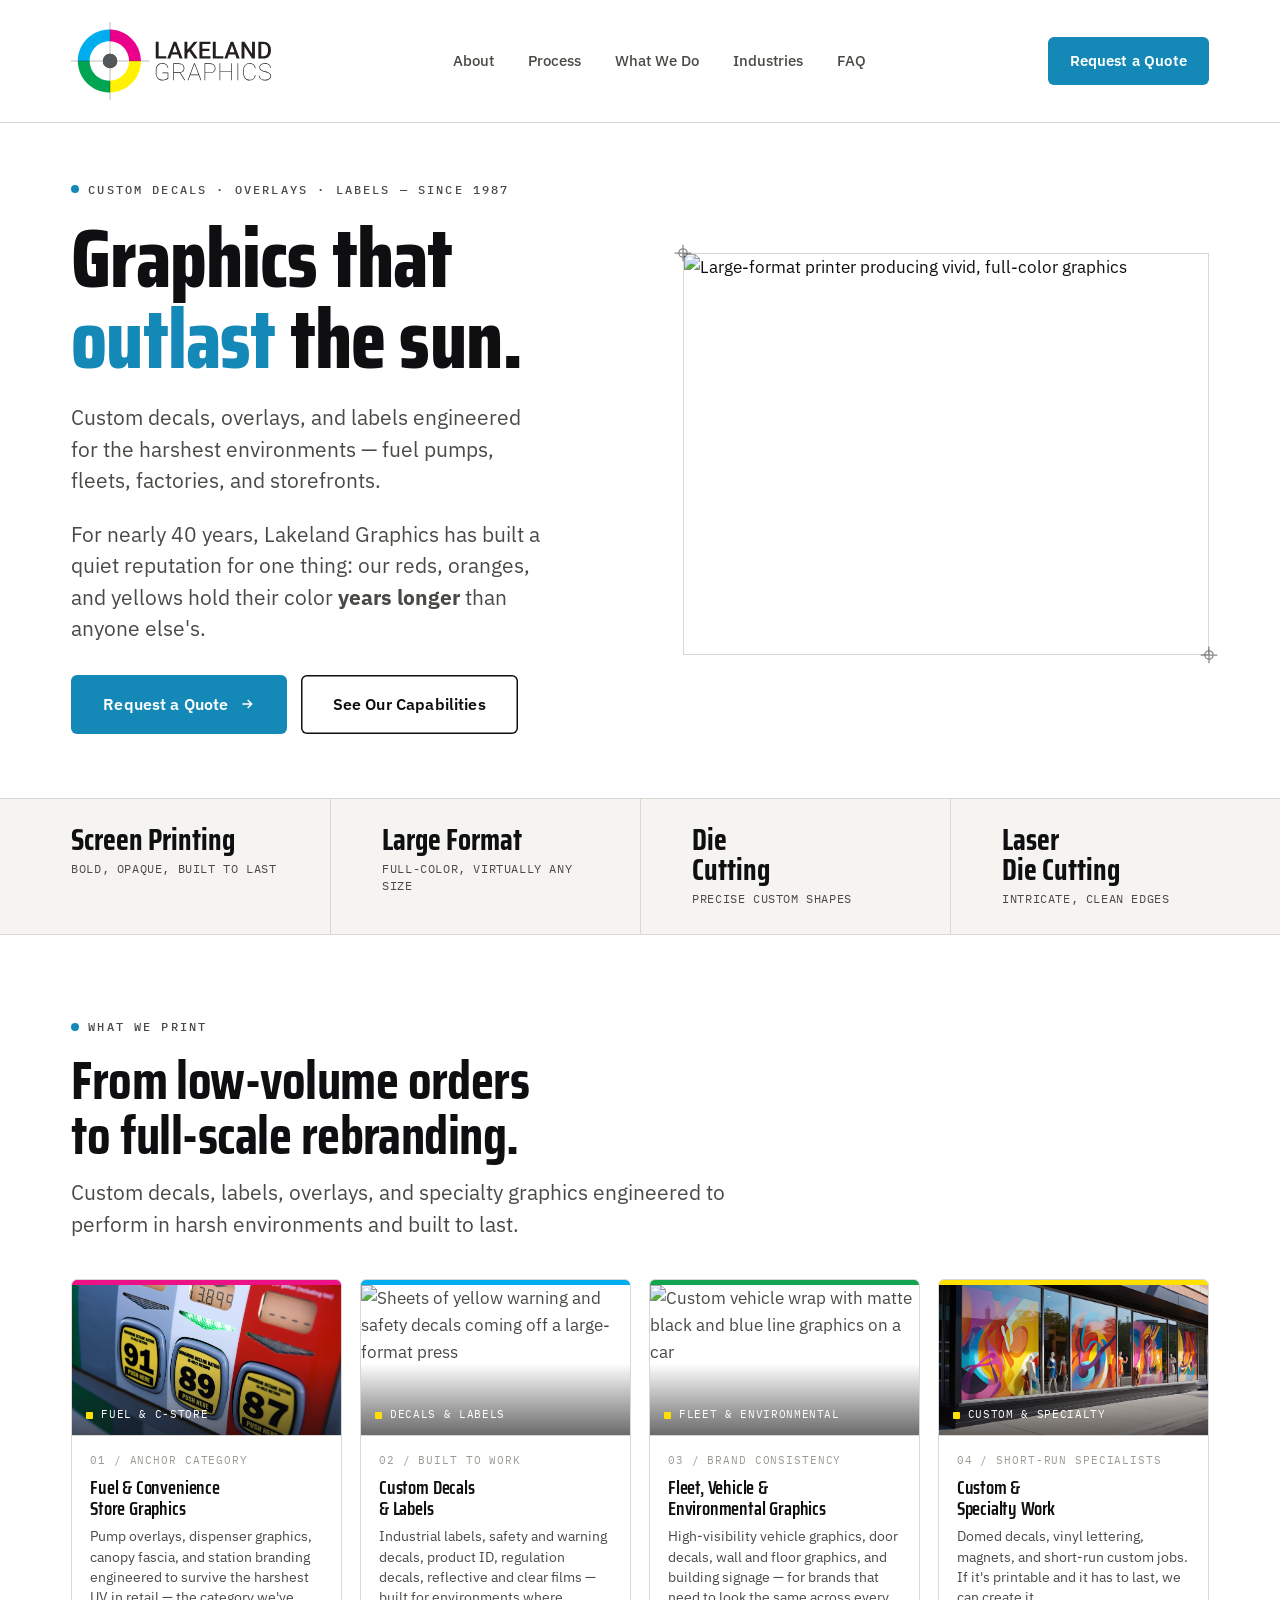
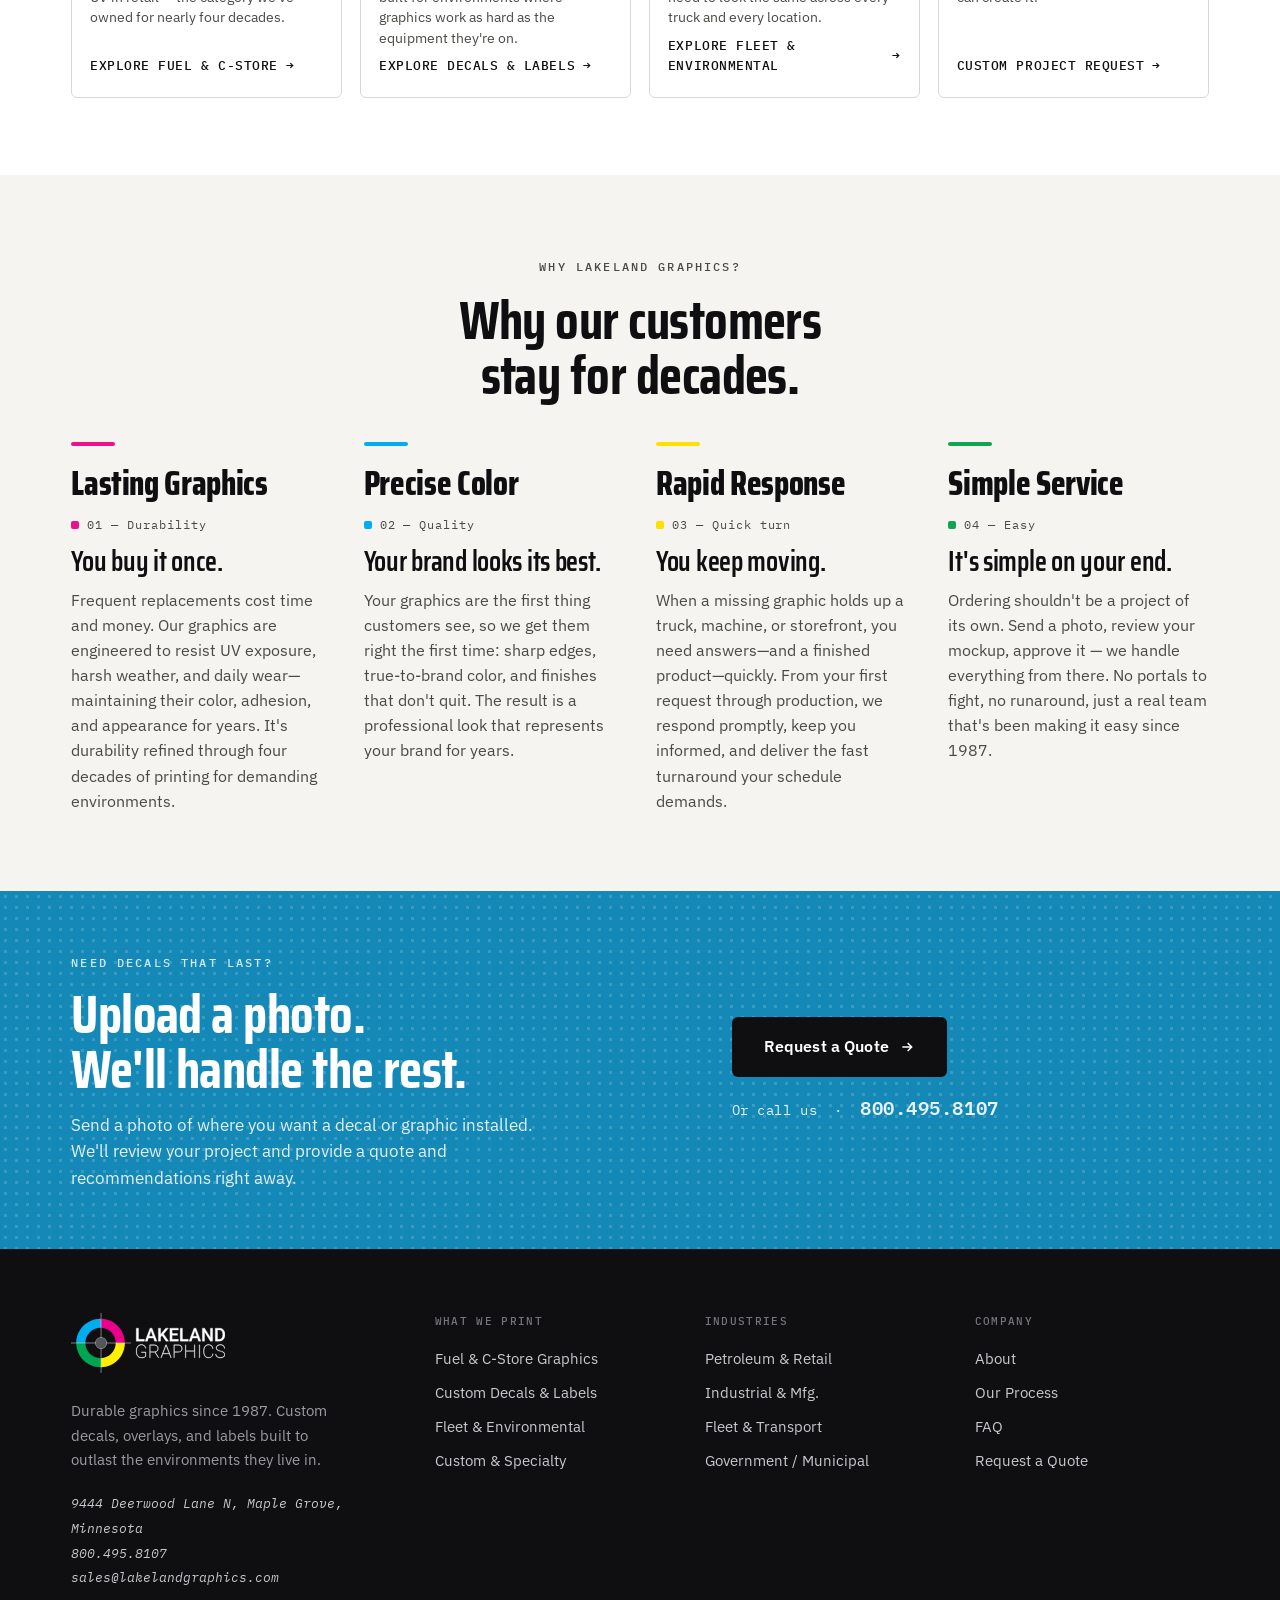
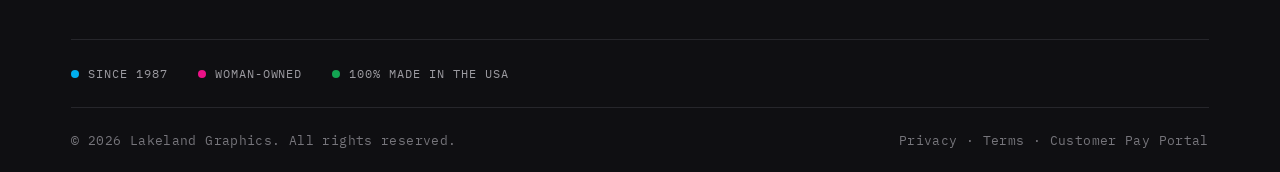
==== index.html @ 04068692 "feat(cms): Option A — bold=accent in headlines for editor-driven accents Convert the 8 headline/pull" ====
<!DOCTYPE html>
<html lang="en">
<head>
<meta charset="UTF-8">
<meta name="viewport" content="width=device-width, initial-scale=1.0">
<title>Lakeland Graphics — Graphics that outlast the sun</title>
<link rel="icon" type="image/svg+xml" href="assets/favicon.svg">
<link rel="stylesheet" href="assets/styles.css">
<meta name="description" content="Lakeland Graphics prints custom decals, overlays, and labels engineered to outlast the sun — for fuel pumps, fleets, factories, and storefronts. Durable graphics since 1987.">
<link rel="canonical" href="https://lakelandgraphics.com/">
<meta property="og:type" content="website">
<meta property="og:site_name" content="Lakeland Graphics">
<meta property="og:title" content="Lakeland Graphics — Graphics that outlast the sun">
<meta property="og:description" content="Lakeland Graphics prints custom decals, overlays, and labels engineered to outlast the sun — for fuel pumps, fleets, factories, and storefronts. Durable graphics since 1987.">
<meta property="og:url" content="https://lakelandgraphics.com/">
<meta property="og:image" content="https://lakelandgraphics.com/assets/hero-print.jpg">
<meta name="twitter:card" content="summary_large_image">
<meta name="twitter:title" content="Lakeland Graphics — Graphics that outlast the sun">
<meta name="twitter:description" content="Lakeland Graphics prints custom decals, overlays, and labels engineered to outlast the sun — for fuel pumps, fleets, factories, and storefronts. Durable graphics since 1987.">
<meta name="twitter:image" content="https://lakelandgraphics.com/assets/hero-print.jpg">
<script>(function(){var d=document.documentElement;d.className+=' js';var a='cyan';try{var s=localStorage.getItem('lg-accent2');if(s==='cyan'||s==='magenta'||s==='green')a=s;}catch(e){}if(a!=='magenta')d.setAttribute('data-accent',a);})();</script>

<script type="application/ld+json">
{
  "@context": "https://schema.org",
  "@type": "LocalBusiness",
  "@id": "https://lakelandgraphics.com/#business",
  "name": "Lakeland Graphics",
  "url": "https://lakelandgraphics.com/",
  "image": "https://lakelandgraphics.com/assets/hero-print.jpg",
  "logo": "https://lakelandgraphics.com/assets/logo.svg",
  "telephone": "+1-800-495-8107",
  "email": "sales@lakelandgraphics.com",
  "foundingDate": "1987",
  "address": {
    "@type": "PostalAddress",
    "streetAddress": "9444 Deerwood Lane N",
    "addressLocality": "Maple Grove",
    "addressRegion": "MN",
    "postalCode": "55369",
    "addressCountry": "US"
  },
  "openingHoursSpecification": [{
    "@type": "OpeningHoursSpecification",
    "dayOfWeek": ["Monday","Tuesday","Wednesday","Thursday","Friday"],
    "opens": "08:00",
    "closes": "16:30"
  }],
  "sameAs": ["https://www.linkedin.com/company/lakeland-graphics-inc./"]
}
</script>
</head>
<body>

<!-- ============ HEADER ============ -->
<header class="header">
  <div class="wrap header__bar">
    <a class="logo logo--sm" href="index.html" aria-label="Lakeland Graphics home"><img class="logo__img" src="assets/logo.svg" alt="Lakeland Graphics"></a>

    <nav class="nav">
      <a href="about.html">About</a>
      <a href="process.html">Process</a>
      <a href="#work">What We Do</a>
      <a href="industries.html">Industries</a>
      <a href="faq.html">FAQ</a>
    </nav>

    <div class="header__cta">
      <a class="btn btn--primary" href="quote.html">Request a Quote</a>
      <button class="menu-btn" id="menuBtn" aria-label="Open menu">
        <svg viewBox="0 0 24 24" fill="none" stroke="currentColor" stroke-width="2"><path d="M3 6h18M3 12h18M3 18h18"/></svg>
      </button>
    </div>
  </div>
  <nav class="mobile-nav" id="mobileNav">
    <a href="about.html">About</a>
    <a href="process.html">Process</a>
    <a href="#work">What We Do</a>
    <a href="industries.html">Industries</a>
    <a href="faq.html">FAQ</a>
    <a class="btn btn--primary btn--lg" href="quote.html">Request a Quote</a>
  </nav>
</header>

<main>

<!-- ============ HERO ============ -->
<section class="hero wrap">
  <div class="hero__grid">
    <div class="hero__copy">
      <p class="eyebrow reveal editable">Custom decals · overlays · labels — since 1987</p>
      <h1 class="h1 reveal d1 editable">Graphics that <strong>outlast</strong> the sun.</h1>
      <p class="lead reveal d2 editable">Custom decals, overlays, and labels engineered for the harshest environments — fuel pumps, fleets, factories, and storefronts.</p>
      <p class="lead reveal d2 editable">For nearly 40 years, Lakeland Graphics has built a quiet reputation for one thing: our reds, oranges, and yellows hold their color <b>years longer</b> than anyone else's.</p>
      <div class="hero__cta reveal d3">
        <a class="btn btn--primary btn--lg" href="quote.html">Request a Quote
          <svg viewBox="0 0 24 24" fill="none" stroke="currentColor" stroke-width="2.2"><path d="M5 12h14M13 6l6 6-6 6"/></svg>
        </a>
        <a class="btn btn--ghost btn--lg" href="#work">See Our Capabilities</a>
      </div>
    </div>

    <div class="hero__visual reveal d2">
      <div class="regframe" style="height:100%">
        <span class="reg tl"><svg viewBox="0 0 24 24" fill="none" stroke="currentColor" stroke-width="1.5"><path d="M12 2v20M2 12h20"/><circle cx="12" cy="12" r="5"/></svg></span>
        <span class="reg br"><svg viewBox="0 0 24 24" fill="none" stroke="currentColor" stroke-width="1.5"><path d="M12 2v20M2 12h20"/><circle cx="12" cy="12" r="5"/></svg></span>
        <div class="hero__photo" style="height:100%">
          <img class="editable" src="assets/hero-print.jpg" alt="Large-format printer producing vivid, full-color graphics">
        </div>
      </div>
    </div>
  </div>
</section>

<!-- ============ PROOF STRIP ============ -->
<section class="proof">
  <div class="wrap" style="padding-inline:0">
    <div class="proof__inner">
      <div class="proof__item"><span class="proof__k">Screen Printing</span><span class="proof__v">Bold, opaque, built to last</span></div>
      <div class="proof__item"><span class="proof__k">Large Format</span><span class="proof__v">Full-color, virtually any size</span></div>
      <div class="proof__item"><span class="proof__k">Die<br>Cutting</span><span class="proof__v">Precise custom shapes</span></div>
      <div class="proof__item"><span class="proof__k">Laser<br>Die Cutting</span><span class="proof__v">Intricate, clean edges</span></div>
    </div>
  </div>
</section>

<!-- ============ WHAT WE DO ============ -->
<section class="section" id="work">
  <div class="wrap">
    <div class="shead reveal">
      <p class="eyebrow editable">What we print</p>
      <h2 class="h2 editable">From low-volume orders<br>to full-scale rebranding.</h2>
      <p class="lead editable">Custom decals, labels, overlays, and specialty graphics engineered to perform in harsh environments and built to last.</p>
    </div>

    <div class="tiles">
      <!-- Tile 1 -->
      <a class="tile reveal" href="fuel.html">
        <span class="tile__bar" style="background:var(--lg-magenta)"></span>
        <div class="shot shot--ratio169 shot--photo">
          <img class="editable" src="assets/fuel-graphics.jpg" alt="Color-coded fuel dispenser graphics and octane decals on a gas pump">
          <span class="shot__tag">Fuel &amp; c-store</span>
        </div>
        <div class="tile__body">
          <span class="tile__num">01 / Anchor category</span>
          <h3 class="h3 editable">Fuel &amp; Convenience<br>Store Graphics</h3>
          <p class="body editable">Pump overlays, dispenser graphics, canopy fascia, and station branding engineered to survive the harshest UV in retail — the category we've owned for nearly four decades.</p>
          <span class="arrowlink">Explore fuel &amp; c-store <span class="arw">→</span></span>
        </div>
      </a>
      <!-- Tile 2 -->
      <a class="tile reveal d1" href="decals.html">
        <span class="tile__bar" style="background:var(--lg-cyan)"></span>
        <div class="shot shot--ratio169 shot--photo">
          <img class="editable" src="assets/decals-labels.jpg" alt="Sheets of yellow warning and safety decals coming off a large-format press">
          <span class="shot__tag">Decals &amp; labels</span>
        </div>
        <div class="tile__body">
          <span class="tile__num">02 / Built to work</span>
          <h3 class="h3 editable">Custom Decals<br>&amp; Labels</h3>
          <p class="body editable">Industrial labels, safety and warning decals, product ID, regulation decals, reflective and clear films — built for environments where graphics work as hard as the equipment they're on.</p>
          <span class="arrowlink">Explore decals &amp; labels <span class="arw">→</span></span>
        </div>
      </a>
      <!-- Tile 3 -->
      <a class="tile reveal d2" href="fleet.html">
        <span class="tile__bar" style="background:var(--lg-green)"></span>
        <div class="shot shot--ratio169 shot--photo">
          <img class="editable" src="assets/fleet-graphics.jpg" alt="Custom vehicle wrap with matte black and blue line graphics on a car">
          <span class="shot__tag">Fleet &amp; environmental</span>
        </div>
        <div class="tile__body">
          <span class="tile__num">03 / Brand consistency</span>
          <h3 class="h3 editable">Fleet, Vehicle &amp;<br>Environmental Graphics</h3>
          <p class="body editable">High-visibility vehicle graphics, door decals, wall and floor graphics, and building signage — for brands that need to look the same across every truck and every location.</p>
          <span class="arrowlink">Explore fleet &amp; environmental <span class="arw">→</span></span>
        </div>
      </a>
      <!-- Tile 4 -->
      <a class="tile reveal d3" href="specialty.html">
        <span class="tile__bar" style="background:var(--lg-yellow)"></span>
        <div class="shot shot--ratio169 shot--photo">
          <img class="editable" src="assets/window-graphics.jpg" alt="Full-color abstract window graphics across a storefront glass facade">
          <span class="shot__tag">Custom &amp; specialty</span>
        </div>
        <div class="tile__body">
          <span class="tile__num">04 / Short-run specialists</span>
          <h3 class="h3 editable">Custom &amp;<br>Specialty Work</h3>
          <p class="body editable">Domed decals, vinyl lettering, magnets, and short-run custom jobs. If it's printable and it has to last, we can create it.</p>
          <span class="arrowlink">Custom Project Request <span class="arw">→</span></span>
        </div>
      </a>
    </div>
  </div>
</section>

<!-- ============ WHY LAKELAND ============ -->
<section class="section band-gray" id="why">
  <div class="wrap">
    <div class="shead center reveal">
      <p class="eyebrow eyebrow--plain editable" style="justify-content:center">Why Lakeland Graphics?</p>
      <h2 class="h2 editable">Why our customers<br>stay for decades.</h2>
    </div>

    <div class="pillars">
      <div class="pillar reveal" style="--pc:var(--lg-magenta)">
        <span class="pillar__rule"></span>
        <span class="pillar__fig">Lasting Graphics</span>
        <span class="pillar__n"><i class="pillar__dot"></i>01 — Durability</span>
        <h3 class="h3 editable">You buy it once.</h3>
        <p class="body editable">Frequent replacements cost time and money. Our graphics are engineered to resist UV exposure, harsh weather, and daily wear—maintaining their color, adhesion, and appearance for years. It's durability refined through four decades of printing for demanding environments.</p>
      </div>
      <div class="pillar reveal d1" style="--pc:var(--lg-cyan)">
        <span class="pillar__rule"></span>
        <span class="pillar__fig">Precise Color</span>
        <span class="pillar__n"><i class="pillar__dot"></i>02 — Quality</span>
        <h3 class="h3 editable">Your brand looks its best.</h3>
        <p class="body editable">Your graphics are the first thing customers see, so we get them right the first time: sharp edges, true-to-brand color, and finishes that don't quit. The result is a professional look that represents your brand for years.</p>
      </div>
      <div class="pillar reveal d2" style="--pc:var(--lg-yellow)">
        <span class="pillar__rule"></span>
        <span class="pillar__fig">Rapid Response</span>
        <span class="pillar__n"><i class="pillar__dot"></i>03 — Quick turn</span>
        <h3 class="h3 editable">You keep moving.</h3>
        <p class="body editable">When a missing graphic holds up a truck, machine, or storefront, you need answers—and a finished product—quickly. From your first request through production, we respond promptly, keep you informed, and deliver the fast turnaround your schedule demands.</p>
      </div>
      <div class="pillar reveal d3" style="--pc:var(--lg-green)">
        <span class="pillar__rule"></span>
        <span class="pillar__fig">Simple Service</span>
        <span class="pillar__n"><i class="pillar__dot"></i>04 — Easy</span>
        <h3 class="h3 editable">It's simple on your end.</h3>
        <p class="body editable">Ordering shouldn't be a project of its own. Send a photo, review your mockup, approve it — we handle everything from there. No portals to fight, no runaround, just a real team that's been making it easy since 1987.</p>
      </div>
    </div>
  </div>
</section>

<!-- ============ MID CTA BAND ============ -->
<section class="ctaband" id="quote">
  <div class="halftone"></div>
  <div class="wrap ctaband__inner">
    <div class="reveal">
      <p class="eyebrow eyebrow--plain editable" style="color:rgba(255,255,255,.8)">Need decals that last?</p>
      <h2 class="h2 editable" style="margin-top:12px">Upload a photo. We'll handle the rest.</h2>
      <p class="body editable">Send a photo of where you want a decal or graphic installed. We'll review your project and provide a quote and recommendations right away.</p>
    </div>
    <div class="ctaband__act reveal d1">
      <a class="btn btn--primary btn--lg" href="quote.html">Request a Quote
        <svg viewBox="0 0 24 24" fill="none" stroke="currentColor" stroke-width="2.2"><path d="M5 12h14M13 6l6 6-6 6"/></svg>
      </a>
      <span class="ctaband__phone">Or call us &nbsp;·&nbsp; <b>800.495.8107</b></span>
    </div>
  </div>
</section>

</main>

<!-- ============ FOOTER ============ -->
<footer class="footer">
  <div class="wrap">
    <div class="footer__top">
      <div class="footer__brand">
        <a class="logo" href="index.html" aria-label="Lakeland Graphics home"><img class="logo__img" src="assets/logo-white.svg" alt="Lakeland Graphics"></a>
        <p class="body">Durable graphics since 1987. Custom decals, overlays, and labels built to outlast the environments they live in.</p>
        <address class="footer__contact">
          9444 Deerwood Lane N, Maple Grove, Minnesota<br>
          <a href="tel:8004958107">800.495.8107</a><br>
          <a href="mailto:sales@lakelandgraphics.com">sales@lakelandgraphics.com</a>
        </address>
      </div>
      <div>
        <h5>What we print</h5>
        <div class="footer__links">
          <a href="fuel.html">Fuel &amp; C-Store Graphics</a>
          <a href="decals.html">Custom Decals &amp; Labels</a>
          <a href="fleet.html">Fleet &amp; Environmental</a>
          <a href="specialty.html">Custom &amp; Specialty</a>
        </div>
      </div>
      <div>
        <h5>Industries</h5>
        <div class="footer__links">
          <a href="industries.html#petroleum">Petroleum &amp; Retail</a>
          <a href="industries.html#industrial">Industrial &amp; Mfg.</a>
          <a href="industries.html#fleet">Fleet &amp; Transport</a>
          <a href="industries.html#government">Government / Municipal</a>
        </div>
      </div>
      <div>
        <h5>Company</h5>
        <div class="footer__links">
          <a href="about.html">About</a>
          <a href="process.html">Our Process</a>
          <a href="faq.html">FAQ</a>
          <a href="quote.html">Request a Quote</a>
        </div>
      </div>
    </div>
    <div class="footer__values">
      <span class="v">Since 1987</span>
      <span class="v">Woman-owned</span>
      <span class="v">100% Made in the USA</span>
    </div>
    <div class="footer__bottom">
      <span>© 2026 Lakeland Graphics. All rights reserved.</span>
      <span><a href="privacy.html">Privacy</a> · <a href="terms.html">Terms</a> · Customer Pay Portal</span>
    </div>
  </div>
</footer>

<script src="assets/site.js"></script>
</body>
</html>
---- assets/styles.css ----
/* ============================================================
   LAKELAND GRAPHICS — Website concept
   Shared design system
   ============================================================ */

/* ---------- Fonts ---------- */
@import url('https://fonts.googleapis.com/css2?family=Saira+Condensed:wght@400;500;600;700;800&family=IBM+Plex+Sans:wght@400;500;600;700&family=IBM+Plex+Mono:wght@400;500;600&display=swap');

/* ---------- Tokens ---------- */
:root{
  /* Surface neutrals */
  --ink:#0F0F12;
  --white:#FFFFFF;
  --wg100:#F5F4F1;
  --wg200:#EDEBE6;
  --wg300:#D9D7D2;
  --wg500:#9C9A94;
  --wg700:#4B4945;

  /* CMYK brand colors */
  --cyan:#1FA8DE;
  --magenta:#E5197F;
  --yellow:#F5D013;
  --green:#3DAE47;
  --slate:#5A5A5E;

  /* Live logo colors (slightly brighter, true to mark) */
  --lg-cyan:#00AEEF;
  --lg-magenta:#EC1187;
  --lg-yellow:#FFE000;
  --lg-green:#13A452;

  /* Accent (togglable: magenta default) */
  --accent:#E5197F;
  --accent-press:#C2126A;
  --accent-soft:#FCE6F0;
  --on-accent:#FFFFFF;

  /* Type */
  --display:"Saira Condensed", "Arial Narrow", sans-serif;
  --body:"IBM Plex Sans", system-ui, sans-serif;
  --mono:"IBM Plex Mono", ui-monospace, monospace;

  /* Layout */
  --maxw:1240px;
  --gutter:clamp(20px, 4vw, 56px);
  --radius:6px;
  --xhair:#18181B;
}

/* Accent = Cyan variant */
[data-accent="cyan"]{
  --accent:#1488B6;
  --accent-press:#0F6E94;
  --accent-soft:#E2F2FA;
  --on-accent:#FFFFFF;
}

/* Accent = Green variant (deepened from logo green for legible white text — passes WCAG AA) */
[data-accent="green"]{
  --accent:#1A7D3B;
  --accent-press:#145E2D;
  --accent-soft:#E3F2E7;
  --on-accent:#FFFFFF;
}

/* ---------- Reset ---------- */
*{box-sizing:border-box;margin:0;padding:0;}
html{scroll-behavior:smooth;-webkit-text-size-adjust:100%;}
body{
  font-family:var(--body);
  color:var(--ink);
  background:var(--white);
  font-size:17px;
  line-height:1.6;
  -webkit-font-smoothing:antialiased;
  text-rendering:optimizeLegibility;
}
img{display:block;max-width:100%;}
a{color:inherit;text-decoration:none;}
button{font-family:inherit;cursor:pointer;border:none;background:none;}
::selection{background:var(--accent);color:var(--on-accent);}

/* ---------- Typography ---------- */
h1,h2,h3,h4{font-family:var(--display);font-weight:700;line-height:1.04;letter-spacing:-0.01em;text-wrap:balance;}
.h1{font-size:clamp(48px,7vw,82px);font-weight:800;line-height:0.98;}
.h2{font-size:clamp(34px,4.6vw,54px);font-weight:700;line-height:1.02;}
.h3{font-size:clamp(22px,2.4vw,28px);font-weight:600;line-height:1.12;}
.h4{font-size:20px;font-weight:600;line-height:1.2;}

.lead{font-size:clamp(18px,2vw,21px);line-height:1.5;color:var(--wg700);font-weight:400;}
.body{font-size:17px;line-height:1.62;color:var(--wg700);}
.small{font-size:14px;line-height:1.5;color:var(--wg700);}

.eyebrow{
  font-family:var(--mono);
  font-size:12px;
  font-weight:500;
  letter-spacing:0.18em;
  text-transform:uppercase;
  color:var(--wg700);
  display:inline-flex;
  align-items:center;
  gap:9px;
}
.eyebrow::before{
  content:"";
  width:8px;height:8px;border-radius:50%;
  background:var(--accent);
  flex:none;
}
.eyebrow--plain::before{display:none;}

/* ---------- Layout ---------- */
.wrap{max-width:var(--maxw);margin:0 auto;padding-inline:var(--gutter);}
.section{padding-block:clamp(46px,6vw,78px);}
.section--tight{padding-block:clamp(32px,4vw,54px);}
.band-gray{background:var(--wg100);}
.band-ink{background:var(--ink);color:var(--white);}
.divider{height:1px;background:var(--wg300);border:0;}

/* ============================================================
   LOGO (client's official SVG lockup)
   ============================================================ */
.logo{display:inline-flex;align-items:center;}
.logo__img{display:block;height:46px;width:auto;transition:height .32s cubic-bezier(.4,0,.2,1);}
.logo--sm .logo__img{height:78px;}
.footer .logo__img{height:60px;}

/* ============================================================
   BUTTONS
   ============================================================ */
.btn{
  display:inline-flex;align-items:center;justify-content:center;gap:10px;
  font-family:var(--body);font-weight:600;font-size:15px;letter-spacing:0.01em;
  padding:14px 26px;border-radius:var(--radius);
  transition:transform .15s ease, background .2s ease, color .2s ease, box-shadow .2s ease;
  white-space:nowrap;min-height:48px;
}
.btn svg{width:16px;height:16px;}
.btn:active{transform:translateY(1px);}
.btn--primary{background:var(--accent);color:var(--on-accent);}
.btn--primary:hover{background:var(--accent-press);}
.btn--dark{background:var(--ink);color:var(--white);}
.btn--dark:hover{background:#2a2a30;}
.btn--ghost{background:transparent;color:var(--ink);box-shadow:inset 0 0 0 1.5px var(--ink);}
.btn--ghost:hover{background:var(--ink);color:var(--white);}
.band-ink .btn--ghost{color:var(--white);box-shadow:inset 0 0 0 1.5px rgba(255,255,255,.5);}
.band-ink .btn--ghost:hover{background:var(--white);color:var(--ink);}
.btn--lg{padding:17px 32px;font-size:16px;min-height:54px;}

.arrowlink{
  display:inline-flex;align-items:center;gap:8px;
  font-family:var(--mono);font-size:13px;font-weight:500;letter-spacing:0.04em;
  color:var(--ink);text-transform:uppercase;
}
.arrowlink .arw{transition:transform .2s ease;}
.arrowlink:hover .arw{transform:translateX(5px);}
.arrowlink:hover{color:var(--accent);}

/* ============================================================
   HEADER / NAV
   ============================================================ */
.header{
  position:sticky;top:0;z-index:50;
  background:rgba(255,255,255,.88);
  backdrop-filter:saturate(140%) blur(10px);
  border-bottom:1px solid var(--wg300);
}
.header__bar{display:flex;align-items:center;justify-content:space-between;height:122px;transition:height .32s cubic-bezier(.4,0,.2,1);}
/* Shrink-on-scroll: compact header once the user leaves the top of the page */
.header.is-scrolled .header__bar{height:76px;}
.header.is-scrolled .logo--sm .logo__img{height:48px;}
.nav{display:flex;align-items:center;gap:34px;}
.nav a{
  font-size:15px;font-weight:500;color:var(--wg700);white-space:nowrap;
  position:relative;padding:4px 0;transition:color .18s ease;
}
.nav a:hover,.nav a.is-active{color:var(--ink);}
.nav a.is-active::after{
  content:"";position:absolute;left:0;right:0;bottom:-6px;height:2px;background:var(--accent);
}
.header__cta{display:flex;align-items:center;gap:18px;}
.header__cta .btn{padding:12px 22px;font-size:14.5px;min-height:46px;}
.menu-btn{display:none;position:relative;z-index:60;width:46px;height:46px;border-radius:var(--radius);align-items:center;justify-content:center;color:var(--ink);}
.menu-btn svg{display:none;}
/* CSS-drawn hamburger that morphs to an X */
.menu-btn .burger{position:relative;width:22px;height:16px;}
.menu-btn .burger span{position:absolute;left:0;width:100%;height:2.5px;border-radius:2px;background:currentColor;transition:transform .3s cubic-bezier(.4,0,.2,1),opacity .2s ease;}
.menu-btn .burger span:nth-child(1){top:0;}
.menu-btn .burger span:nth-child(2){top:50%;transform:translateY(-50%);}
.menu-btn .burger span:nth-child(3){bottom:0;}
.menu-btn.is-open .burger span:nth-child(1){top:50%;transform:translateY(-50%) rotate(45deg);}
.menu-btn.is-open .burger span:nth-child(2){opacity:0;}
.menu-btn.is-open .burger span:nth-child(3){bottom:auto;top:50%;transform:translateY(-50%) rotate(-45deg);}

/* mobile nav */
.mobile-nav{display:none;}
.nav-backdrop{display:none;}

/* ============================================================
   REGISTRATION-MARK DECORATION + HALFTONE
   ============================================================ */
.regframe{position:relative;}
.regframe .reg{position:absolute;width:20px;height:20px;color:var(--ink);opacity:.5;z-index:2;pointer-events:none;}
.reg svg{width:100%;height:100%;}
.reg.tl{top:-10px;left:-10px;}
.reg.tr{top:-10px;right:-10px;}
.reg.bl{bottom:-10px;left:-10px;}
.reg.br{bottom:-10px;right:-10px;}

.halftone{
  background-image:radial-gradient(currentColor 1.4px, transparent 1.6px);
  background-size:11px 11px;
}

/* ============================================================
   IMAGE PLACEHOLDER ("shot")
   ============================================================ */
.shot{
  position:relative;overflow:hidden;
  background:var(--wg100);
  border:1px solid var(--wg300);
  background-image:repeating-linear-gradient(135deg,
     transparent 0 13px, rgba(0,0,0,.022) 13px 14px);
  display:flex;align-items:flex-end;
  min-height:200px;
  color:var(--wg700);
}
.shot__tag{
  font-family:var(--mono);font-size:11px;letter-spacing:0.06em;
  text-transform:uppercase;line-height:1.4;
  padding:12px 14px;color:var(--wg700);
  display:flex;align-items:center;gap:8px;
}
.shot__tag::before{
  content:"";width:7px;height:7px;flex:none;background:var(--accent);border-radius:1px;
}
.shot__center{
  position:absolute;inset:0;display:flex;flex-direction:column;
  align-items:center;justify-content:center;gap:10px;text-align:center;padding:24px;
}
.shot__center .ico{width:34px;height:34px;color:var(--wg500);}
.shot__center .lbl{font-family:var(--mono);font-size:11.5px;letter-spacing:0.08em;text-transform:uppercase;color:var(--wg500);max-width:80%;line-height:1.5;}
.shot--ratio169{aspect-ratio:16/10;}
.shot--mosaic{display:grid;grid-template-columns:1fr 1fr;grid-template-rows:1fr 1fr;gap:3px;background:var(--white);overflow:hidden;align-items:stretch;justify-items:stretch;}
.shot--mosaic figure{position:relative;margin:0;overflow:hidden;min-height:0;}
.shot--mosaic img{position:absolute;inset:0;width:100%;height:100%;object-fit:cover;}
.shot--mosaic figcaption{position:absolute;left:8px;bottom:7px;z-index:2;font-family:var(--mono);font-size:9.5px;letter-spacing:0.08em;text-transform:uppercase;color:#fff;text-shadow:0 1px 4px rgba(0,0,0,.7);}
.shot--mosaic>.shot__tag{position:absolute;left:14px;top:12px;z-index:3;color:#fff;text-shadow:0 1px 4px rgba(0,0,0,.7);}
.shot--square{aspect-ratio:1/1;}
.shot--tall{aspect-ratio:4/5;}

/* real photo inside a shot frame */
.shot--photo{background:none;background-image:none;}
.shot--photo img{position:absolute;inset:0;width:100%;height:100%;object-fit:cover;}
.shot--photo::after{
  content:"";position:absolute;left:0;right:0;bottom:0;height:48%;
  background:linear-gradient(to top, rgba(15,15,18,.62), rgba(15,15,18,0));
  pointer-events:none;
}
.shot--photo .shot__tag{position:relative;z-index:2;color:#fff;}
.shot--photo .shot__tag::before{background:var(--lg-yellow);}

/* color-coded swatch shot for hero (celebrates color) */
.colorstrip{display:grid;grid-template-rows:repeat(4,1fr);height:100%;width:100%;}
.colorstrip > span{position:relative;}

/* ============================================================
   HERO
   ============================================================ */
.hero{padding-top:clamp(36px,4vw,60px);padding-bottom:clamp(40px,5vw,64px);}
.hero__grid{display:grid;grid-template-columns:1.02fr 0.98fr;gap:clamp(32px,5vw,72px);align-items:center;}
.hero__copy{max-width:560px;}
.hero h1{margin:18px 0 0;}
.hero h1 .accentword{color:var(--accent);}
/* Bold = accent colour in display headlines and the pull-quote. Weight is
   inherited so only the colour changes (matching the heavy display type). This
   is the editor accent control: in a headline an editor selects a word and
   clicks Bold to accent it, and again to remove it. Body-copy bold is
   unaffected. Also covers any legacy .accentword spans. */
.h1 strong,.h1 b,.h2 strong,.h2 b,.h3 strong,.h3 b,
h1 strong,h1 b,h2 strong,h2 b,h3 strong,h3 b,
.ab-pull blockquote strong,.ab-pull blockquote b,
.accentword{color:var(--accent);font-weight:inherit;}
.hero .lead{margin-top:22px;max-width:480px;}
.hero .support{margin-top:18px;font-size:15.5px;color:var(--wg700);max-width:480px;}
.hero .support b{color:var(--ink);font-weight:600;}
.hero__cta{display:flex;flex-wrap:wrap;gap:14px;margin-top:30px;}
.hero__visual{position:relative;}
.hero__visual .shot{min-height:clamp(280px,32vw,400px);height:100%;}
/* Hero photo frame */
.hero__photo{position:relative;overflow:hidden;border:1px solid var(--wg300);height:100%;}
.hero__photo img{width:100%;height:100%;object-fit:cover;display:block;min-height:clamp(280px,32vw,400px);}

/* ============================================================
   PROOF STRIP
   ============================================================ */
.proof{border-block:1px solid var(--wg300);background:var(--wg100);}
.proof__inner{display:grid;grid-template-columns:repeat(4,1fr);}
.proof__item{
  padding:26px var(--gutter);
  display:flex;flex-direction:column;gap:6px;
  border-left:1px solid var(--wg300);
}
.proof__item:first-child{border-left:none;}
.proof__k{font-family:var(--display);font-weight:700;font-size:30px;line-height:1;color:var(--ink);}
.proof__v{font-family:var(--mono);font-size:12px;letter-spacing:0.05em;text-transform:uppercase;color:var(--wg700);line-height:1.4;}

/* ============================================================
   SECTION HEADER
   ============================================================ */
.shead{max-width:680px;margin-bottom:clamp(24px,3vw,40px);}
.shead.center{margin-inline:auto;text-align:center;}
.shead h2{margin-top:14px;}
.shead .lead{margin-top:14px;}
.shead--row{display:flex;justify-content:space-between;align-items:flex-end;gap:30px;max-width:none;}

/* ============================================================
   TILE GRID (What We Do)
   ============================================================ */
.tiles{display:grid;grid-template-columns:repeat(4,1fr);gap:clamp(14px,1.4vw,20px);}
.tile{
  display:flex;flex-direction:column;
  background:var(--white);border:1px solid var(--wg300);
  border-radius:var(--radius);overflow:hidden;
  transition:transform .2s ease, box-shadow .2s ease, border-color .2s ease;
}
.tile:hover{transform:translateY(-4px);box-shadow:0 18px 40px -22px rgba(15,15,18,.35);border-color:var(--wg500);}
.tile__bar{height:5px;width:100%;}
.tile .shot{border:none;border-bottom:1px solid var(--wg300);min-height:0;aspect-ratio:16/9;}
.tile__body{padding:16px 18px 20px;display:flex;flex-direction:column;flex:1;gap:8px;}
.tile__body h3{color:var(--ink);font-size:19px;line-height:1.08;}
.tile__body .body{font-size:13.5px;line-height:1.5;flex:1;}
.tile__num{font-family:var(--mono);font-size:11px;letter-spacing:0.08em;color:var(--wg500);text-transform:uppercase;}

/* ============================================================
   PILLARS (Why Lakeland) — big-stat infographic
   ============================================================ */
.pillars{display:grid;grid-template-columns:repeat(4,1fr);gap:clamp(20px,2.5vw,40px);}
.pillar{display:flex;flex-direction:column;gap:10px;padding-top:18px;position:relative;}
.pillar__rule{
  position:absolute;top:0;left:0;width:44px;height:4px;border-radius:2px;
  background:var(--pc,var(--accent));
}
.pillar__fig{
  font-family:var(--display);font-weight:800;color:var(--ink);
  font-size:clamp(26px,3vw,34px);line-height:1.05;letter-spacing:-0.01em;
  display:flex;align-items:flex-end;gap:6px;margin-top:6px;
}
.pillar__approx{font-weight:600;color:var(--wg500);font-size:0.62em;line-height:1;align-self:flex-start;margin-top:0.12em;}
.pillar__sup{font-size:0.46em;font-weight:700;align-self:flex-start;margin-top:0.18em;margin-left:-2px;}
.pillar__unit{
  font-family:var(--mono);font-weight:500;font-size:0.2em;
  letter-spacing:0.1em;text-transform:uppercase;color:var(--wg500);
  line-height:1.1;padding-bottom:0.55em;margin-left:4px;
}
.pillar__n{font-family:var(--mono);font-size:12px;color:var(--wg700);letter-spacing:0.08em;display:inline-flex;align-items:center;gap:8px;margin-top:4px;}
.pillar__dot{width:8px;height:8px;border-radius:2px;flex:none;background:var(--pc,var(--accent));}
.pillar h3{color:var(--ink);margin-top:2px;}
.pillar .body{font-size:15.5px;}

/* ============================================================
   MID CTA BAND
   ============================================================ */
.ctaband{position:relative;overflow:hidden;background:var(--accent);color:var(--on-accent);}
.ctaband .halftone{position:absolute;inset:0;color:rgba(255,255,255,.16);}
.ctaband__inner{position:relative;display:grid;grid-template-columns:1.3fr 1fr;gap:40px;align-items:center;padding-block:clamp(38px,4.5vw,58px);}
.ctaband h2{color:var(--on-accent);}
.ctaband .body{color:rgba(255,255,255,.88);margin-top:14px;max-width:480px;font-size:16.5px;}
.ctaband__act{display:flex;flex-direction:column;gap:16px;align-items:flex-start;}
.ctaband .btn--primary{background:var(--ink);color:#fff;}
.ctaband .btn--primary:hover{background:#000;}
.ctaband__phone{font-family:var(--mono);font-size:14px;letter-spacing:0.04em;color:rgba(255,255,255,.9);}
.ctaband__phone b{font-size:19px;font-weight:600;}

/* ============================================================
   PROCESS STEPS
   ============================================================ */
.steps{position:relative;display:grid;grid-template-columns:repeat(5,1fr);gap:24px;}
.steps::before{
  content:"";position:absolute;top:34px;left:8%;right:8%;height:2px;
  background:repeating-linear-gradient(90deg,var(--wg300) 0 7px, transparent 7px 14px);
  z-index:0;
}
.step{position:relative;z-index:1;display:flex;flex-direction:column;gap:14px;}
.step__top{display:flex;align-items:center;gap:0;}
.step__num{
  font-family:var(--display);font-weight:800;font-size:30px;line-height:1;
  width:66px;height:66px;border-radius:50%;background:var(--white);
  border:2px solid var(--ink);color:var(--ink);
  display:flex;align-items:center;justify-content:center;flex:none;
}
.step__num svg{width:30px;height:30px;stroke-width:1.6;}
.step--first .step__num,.step__num.accent{background:var(--accent);border-color:var(--accent);color:var(--on-accent);}
.step__k{font-family:var(--mono);font-size:11px;letter-spacing:0.1em;text-transform:uppercase;color:var(--wg500);}
.step h3{font-size:21px;color:var(--ink);}
.step .body{font-size:15px;}

/* supporting blocks */
.support-grid{display:grid;grid-template-columns:repeat(2,1fr);gap:clamp(20px,2.4vw,32px);}
.scard{
  background:var(--white);border:1px solid var(--wg300);border-radius:var(--radius);
  padding:30px 32px;display:flex;flex-direction:column;gap:14px;
}
.scard h4{font-size:21px;color:var(--ink);display:flex;align-items:center;gap:11px;}
.scard h4 .dot{width:9px;height:9px;border-radius:2px;flex:none;}
.scard ul{list-style:none;display:flex;flex-direction:column;gap:12px;}
.scard li{position:relative;padding-left:22px;font-size:15px;color:var(--wg700);line-height:1.55;}
.scard li::before{content:"";position:absolute;left:0;top:9px;width:9px;height:9px;border:1.5px solid var(--accent);border-radius:1px;}
.scard li b{color:var(--ink);font-weight:600;}
.scard p{font-size:15px;color:var(--wg700);}

/* ============================================================
   PAGE HERO (inner pages)
   ============================================================ */
.phero{padding-top:clamp(32px,4vw,52px);padding-bottom:clamp(28px,3.5vw,44px);}
.phero__grid{display:grid;grid-template-columns:1.1fr 0.9fr;gap:clamp(30px,4vw,60px);align-items:center;}
.phero h1{margin-top:16px;font-size:clamp(40px,6vw,68px);}
.phero .lead{margin-top:18px;max-width:460px;}
.phero__visual .shot{min-height:clamp(220px,23vw,300px);height:100%;}
.crumbs{font-family:var(--mono);font-size:12px;letter-spacing:0.05em;text-transform:uppercase;color:var(--wg500);display:flex;gap:9px;align-items:center;}
.crumbs a:hover{color:var(--accent);}
.crumbs span{color:var(--wg300);}

/* ============================================================
   FOOTER
   ============================================================ */
.footer{background:var(--ink);color:#C9C8CC;}
.footer__top{display:grid;grid-template-columns:1.4fr 1fr 1fr 1fr;gap:36px;padding-block:64px 48px;}
.footer__brand .body{color:#9C9BA1;font-size:15px;margin-top:18px;max-width:280px;}
.footer__contact{margin-top:20px;font-family:var(--mono);font-size:13px;line-height:1.9;color:#C9C8CC;}
.footer__contact a:hover{color:#fff;}
.footer h5{font-family:var(--mono);font-size:11px;letter-spacing:0.12em;text-transform:uppercase;color:#76757B;margin-bottom:16px;font-weight:500;}
.footer__links{display:flex;flex-direction:column;gap:11px;}
.footer__links a{font-size:14.5px;color:#C9C8CC;transition:color .15s ease;}
.footer__links a:hover{color:#fff;}
.footer__values{
  display:flex;gap:30px;flex-wrap:wrap;align-items:center;
  padding-block:24px;border-top:1px solid #26262B;
  font-family:var(--mono);font-size:12px;letter-spacing:0.08em;text-transform:uppercase;color:#9C9BA1;
}
.footer__values .v{display:flex;align-items:center;gap:9px;}
.footer__values .v::before{content:"";width:8px;height:8px;border-radius:50%;}
.footer__values .v:nth-child(1)::before{background:var(--lg-cyan);}
.footer__values .v:nth-child(2)::before{background:var(--lg-magenta);}
.footer__values .v:nth-child(3)::before{background:var(--lg-green);}
.footer__bottom{display:flex;justify-content:space-between;gap:20px;flex-wrap:wrap;padding-block:22px;border-top:1px solid #26262B;font-size:12.5px;color:#76757B;font-family:var(--mono);letter-spacing:0.03em;}
.footer__bottom a:hover{color:#fff;}

/* ============================================================
   ENTRANCE ANIMATION
   Transform-only (opacity always 1) so content is NEVER hidden,
   even if a capture harness freezes animations at frame 0.
   ============================================================ */
@media (prefers-reduced-motion:no-preference){
  .js .reveal.in{animation:lg-rise .6s cubic-bezier(.2,.7,.2,1) both;}
  .js .reveal.in.d1{animation-delay:.07s;}
  .js .reveal.in.d2{animation-delay:.14s;}
  .js .reveal.in.d3{animation-delay:.21s;}
  .js .reveal.in.d4{animation-delay:.28s;}
}
@keyframes lg-rise{from{transform:translateY(22px);}to{transform:translateY(0);}}

/* ============================================================
   RESPONSIVE
   ============================================================ */
@media (max-width:1024px){
  .hero__grid{grid-template-columns:1fr;}
  .hero__visual{order:-1;}
  .phero__grid{grid-template-columns:1fr;}
  .tiles{grid-template-columns:repeat(2,1fr);}
  .pillars{grid-template-columns:repeat(2,1fr);gap:34px 30px;}
  .steps{grid-template-columns:repeat(2,1fr);gap:38px 26px;}
  .steps::before{display:none;}
  .ctaband__inner{grid-template-columns:1fr;gap:28px;}
  .footer__top{grid-template-columns:1fr 1fr;gap:36px 24px;}
}
@media (max-width:768px){
  .nav{display:none;}
  .menu-btn{display:flex;}
  .header__cta .btn{padding:11px 18px;font-size:14px;min-height:44px;}
  /* Tame the landing logo + header on small screens */
  .header__bar{height:84px;}
  .logo--sm .logo__img{height:50px;}
  .header.is-scrolled .header__bar{height:66px;}
  .header.is-scrolled .logo--sm .logo__img{height:42px;}
  .tiles{grid-template-columns:1fr;}
  .proof__inner{grid-template-columns:1fr 1fr;}
  .proof__item:nth-child(1),.proof__item:nth-child(2){border-bottom:1px solid var(--wg300);}
  .proof__item:nth-child(odd){border-left:none;}
  .pillars{grid-template-columns:1fr;}
  .steps{grid-template-columns:1fr;}
  .support-grid{grid-template-columns:1fr;}
  .shead--row{flex-direction:column;align-items:flex-start;}
  .footer__top{grid-template-columns:1fr;gap:30px;}
  .mobile-nav{display:flex;}
  .mobile-nav.open{transform:translateX(0);}
  .nav-backdrop{display:block;}
}

/* mobile drawer */
.nav-backdrop{position:fixed;inset:0;z-index:48;background:rgba(15,18,20,.42);opacity:0;pointer-events:none;transition:opacity .3s ease;}
.nav-backdrop.open{opacity:1;pointer-events:auto;}
.mobile-nav{
  position:fixed;top:var(--nav-top,84px);right:0;bottom:0;
  width:min(360px,86vw);z-index:49;background:var(--white);
  padding:26px var(--gutter) calc(26px + env(safe-area-inset-bottom));
  flex-direction:column;gap:2px;overflow-y:auto;
  box-shadow:-18px 0 50px rgba(15,18,20,.16);
  transform:translateX(105%);transition:transform .34s cubic-bezier(.4,0,.2,1);
}
.mobile-nav a{
  display:flex;align-items:center;justify-content:space-between;
  padding:17px 2px;font-family:var(--display);font-size:24px;font-weight:600;
  color:var(--ink);border-bottom:1px solid var(--wg300);
}
.mobile-nav a::after{content:"\2192";color:var(--accent);font-size:19px;opacity:.7;}
.mobile-nav .btn{margin-top:24px;justify-content:center;}
.mobile-nav .btn::after{content:none;}
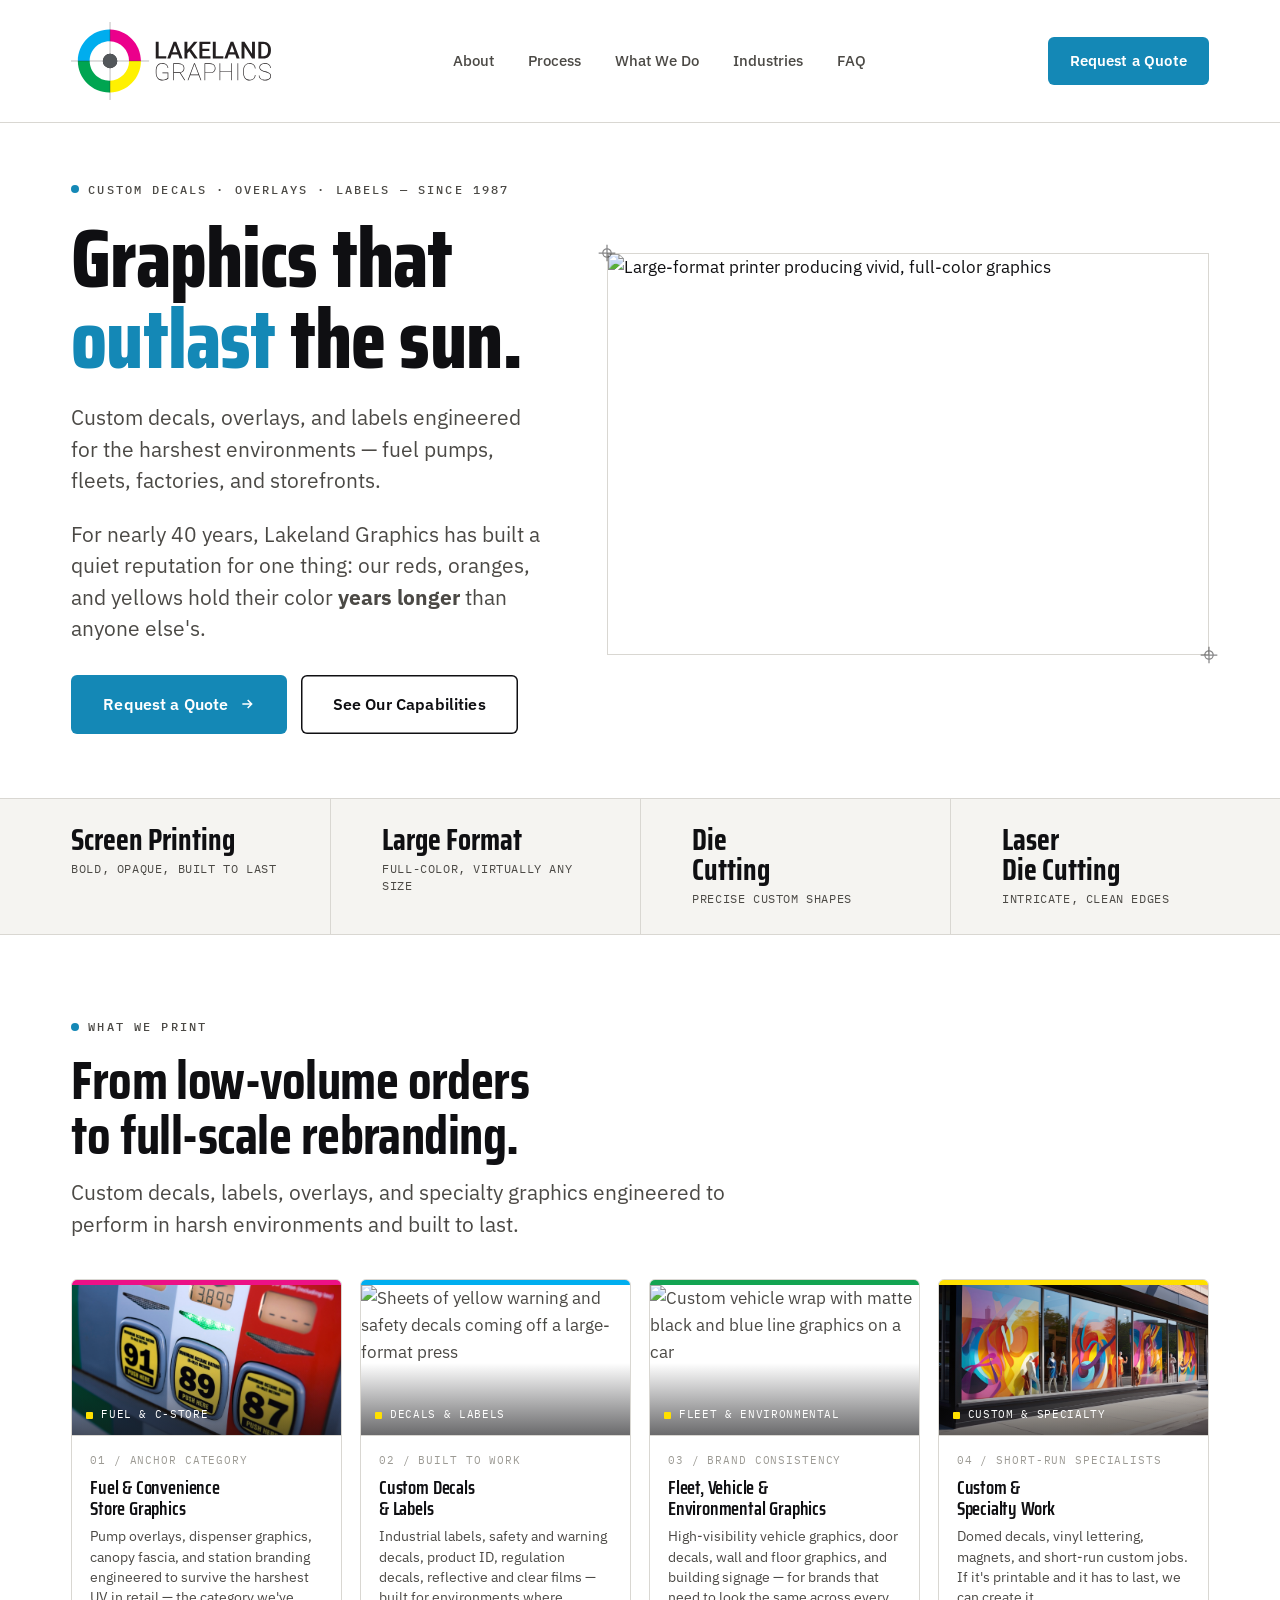
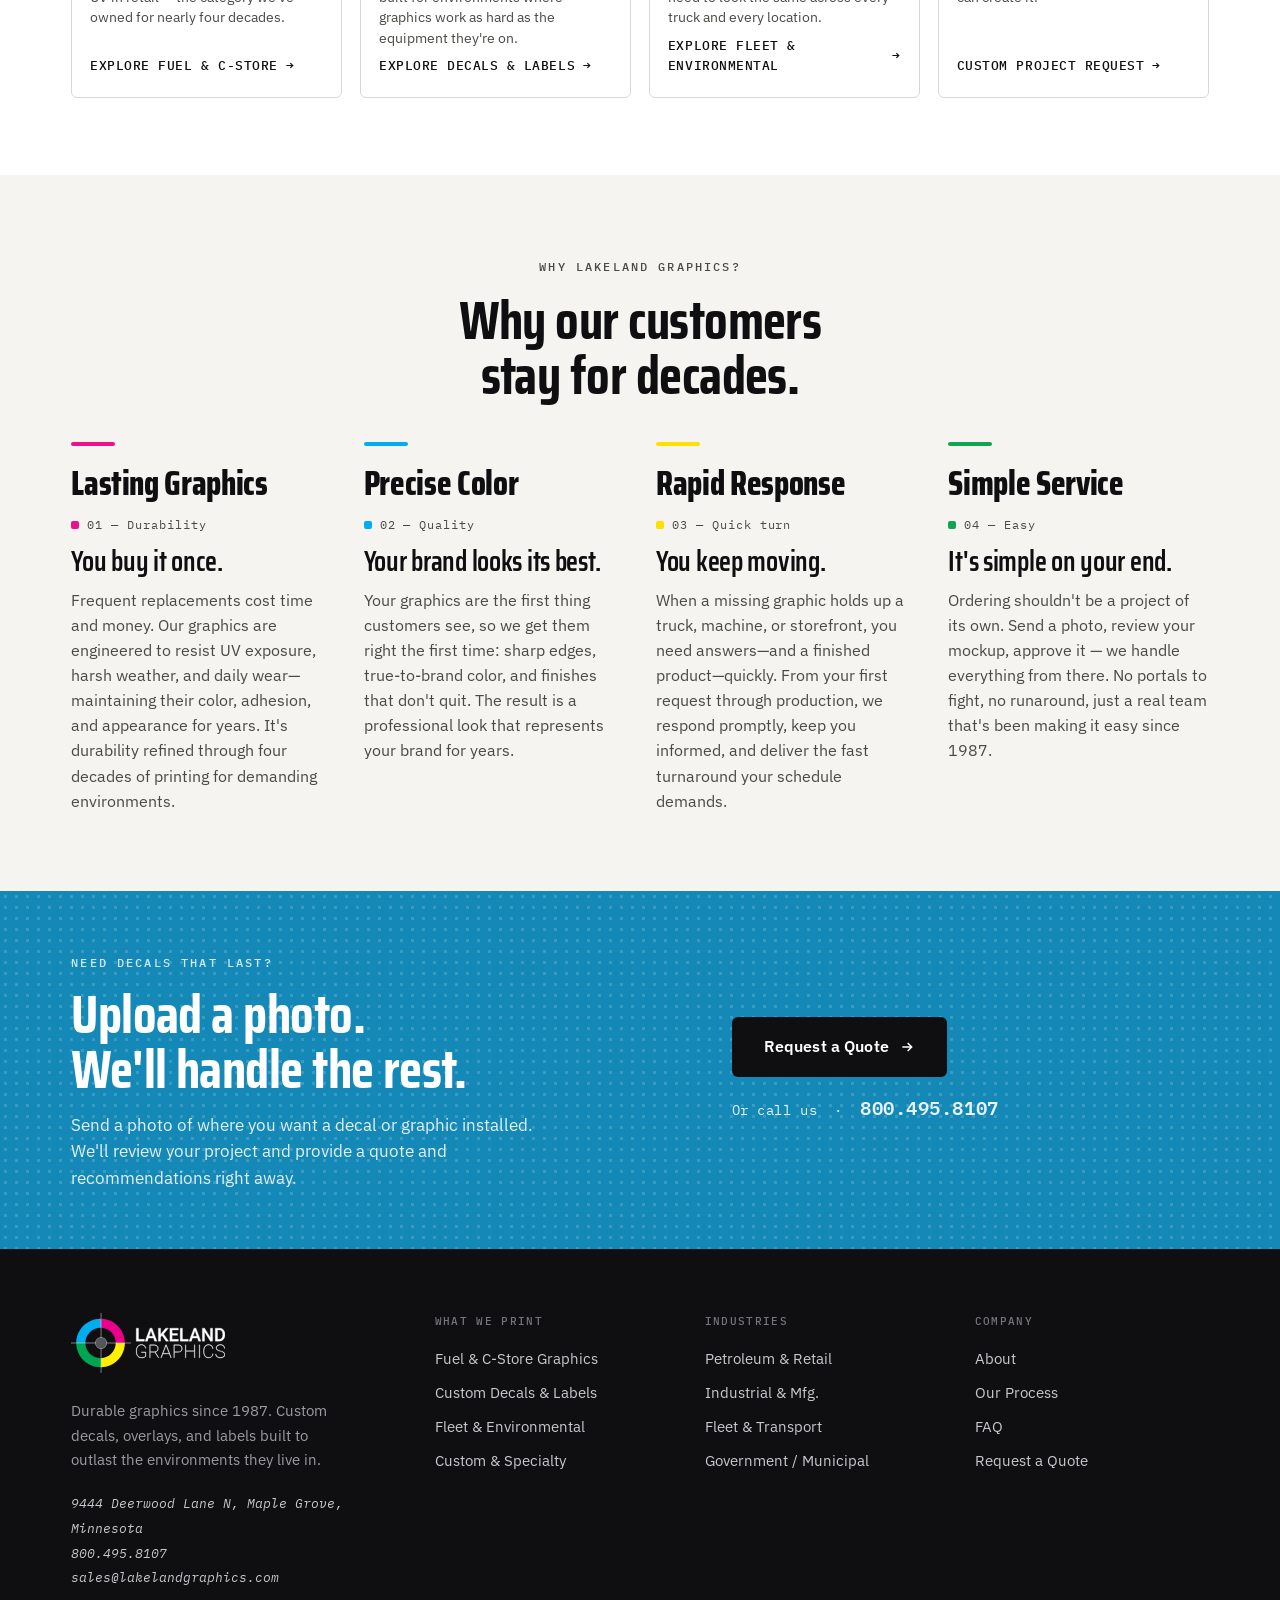
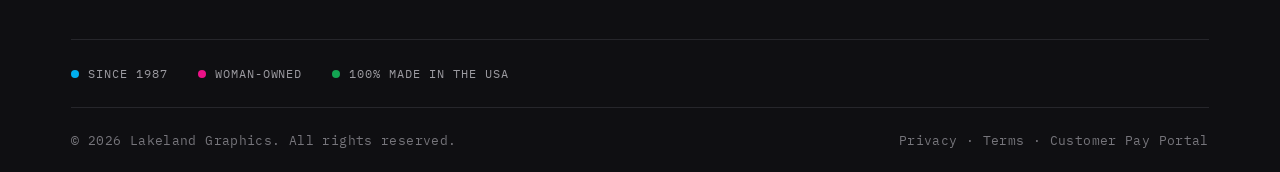
==== commit f50aef7e: "fix(mobile): stop photo frames overflowing; SEO + performance pass Mobile overflow --------------- ." ====
--- a/index.html
+++ b/index.html
@@ -6,17 +6,17 @@
 <title>Lakeland Graphics — Graphics that outlast the sun</title>
 <link rel="icon" type="image/svg+xml" href="assets/favicon.svg">
 <link rel="stylesheet" href="assets/styles.css">
-<meta name="description" content="Lakeland Graphics prints custom decals, overlays, and labels engineered to outlast the sun — for fuel pumps, fleets, factories, and storefronts. Durable graphics since 1987.">
+<meta name="description" content="Custom decals, overlays, and labels engineered to outlast the sun — for fuel pumps, fleets, and factory floors. Woman-owned, made in Minnesota since 1987.">
 <link rel="canonical" href="https://lakelandgraphics.com/">
 <meta property="og:type" content="website">
 <meta property="og:site_name" content="Lakeland Graphics">
 <meta property="og:title" content="Lakeland Graphics — Graphics that outlast the sun">
-<meta property="og:description" content="Lakeland Graphics prints custom decals, overlays, and labels engineered to outlast the sun — for fuel pumps, fleets, factories, and storefronts. Durable graphics since 1987.">
+<meta property="og:description" content="Custom decals, overlays, and labels engineered to outlast the sun — for fuel pumps, fleets, and factory floors. Woman-owned, made in Minnesota since 1987.">
 <meta property="og:url" content="https://lakelandgraphics.com/">
 <meta property="og:image" content="https://lakelandgraphics.com/assets/hero-print.jpg">
 <meta name="twitter:card" content="summary_large_image">
 <meta name="twitter:title" content="Lakeland Graphics — Graphics that outlast the sun">
-<meta name="twitter:description" content="Lakeland Graphics prints custom decals, overlays, and labels engineered to outlast the sun — for fuel pumps, fleets, factories, and storefronts. Durable graphics since 1987.">
+<meta name="twitter:description" content="Custom decals, overlays, and labels engineered to outlast the sun — for fuel pumps, fleets, and factory floors. Woman-owned, made in Minnesota since 1987.">
 <meta name="twitter:image" content="https://lakelandgraphics.com/assets/hero-print.jpg">
 <script>(function(){var d=document.documentElement;d.className+=' js';var a='cyan';try{var s=localStorage.getItem('lg-accent2');if(s==='cyan'||s==='magenta'||s==='green')a=s;}catch(e){}if(a!=='magenta')d.setAttribute('data-accent',a);})();</script>
 
@@ -55,7 +55,7 @@
 <!-- ============ HEADER ============ -->
 <header class="header">
   <div class="wrap header__bar">
-    <a class="logo logo--sm" href="index.html" aria-label="Lakeland Graphics home"><img class="logo__img" src="assets/logo.svg" alt="Lakeland Graphics"></a>
+    <a class="logo logo--sm" href="index.html" aria-label="Lakeland Graphics home"><img class="logo__img" src="assets/logo.svg" alt="Lakeland Graphics" width="1354" height="529" decoding="async"></a>
 
     <nav class="nav">
       <a href="about.html">About</a>
@@ -105,7 +105,7 @@
         <span class="reg tl"><svg viewBox="0 0 24 24" fill="none" stroke="currentColor" stroke-width="1.5"><path d="M12 2v20M2 12h20"/><circle cx="12" cy="12" r="5"/></svg></span>
         <span class="reg br"><svg viewBox="0 0 24 24" fill="none" stroke="currentColor" stroke-width="1.5"><path d="M12 2v20M2 12h20"/><circle cx="12" cy="12" r="5"/></svg></span>
         <div class="hero__photo" style="height:100%">
-          <img class="editable" src="assets/hero-print.jpg" alt="Large-format printer producing vivid, full-color graphics">
+          <img class="editable" src="assets/hero-print.jpg" alt="Large-format printer producing vivid, full-color graphics" width="1400" height="933" decoding="async" fetchpriority="high">
         </div>
       </div>
     </div>
@@ -138,7 +138,7 @@
       <a class="tile reveal" href="fuel.html">
         <span class="tile__bar" style="background:var(--lg-magenta)"></span>
         <div class="shot shot--ratio169 shot--photo">
-          <img class="editable" src="assets/fuel-graphics.jpg" alt="Color-coded fuel dispenser graphics and octane decals on a gas pump">
+          <img class="editable" src="assets/fuel-graphics.jpg" alt="Color-coded fuel dispenser graphics and octane decals on a gas pump" width="1400" height="931" decoding="async" loading="lazy">
           <span class="shot__tag">Fuel &amp; c-store</span>
         </div>
         <div class="tile__body">
@@ -152,7 +152,7 @@
       <a class="tile reveal d1" href="decals.html">
         <span class="tile__bar" style="background:var(--lg-cyan)"></span>
         <div class="shot shot--ratio169 shot--photo">
-          <img class="editable" src="assets/decals-labels.jpg" alt="Sheets of yellow warning and safety decals coming off a large-format press">
+          <img class="editable" src="assets/decals-labels.jpg" alt="Sheets of yellow warning and safety decals coming off a large-format press" width="1400" height="933" decoding="async" loading="lazy">
           <span class="shot__tag">Decals &amp; labels</span>
         </div>
         <div class="tile__body">
@@ -166,7 +166,7 @@
       <a class="tile reveal d2" href="fleet.html">
         <span class="tile__bar" style="background:var(--lg-green)"></span>
         <div class="shot shot--ratio169 shot--photo">
-          <img class="editable" src="assets/fleet-graphics.jpg" alt="Custom vehicle wrap with matte black and blue line graphics on a car">
+          <img class="editable" src="assets/fleet-graphics.jpg" alt="Custom vehicle wrap with matte black and blue line graphics on a car" width="1400" height="933" decoding="async" loading="lazy">
           <span class="shot__tag">Fleet &amp; environmental</span>
         </div>
         <div class="tile__body">
@@ -180,7 +180,7 @@
       <a class="tile reveal d3" href="specialty.html">
         <span class="tile__bar" style="background:var(--lg-yellow)"></span>
         <div class="shot shot--ratio169 shot--photo">
-          <img class="editable" src="assets/window-graphics.jpg" alt="Full-color abstract window graphics across a storefront glass facade">
+          <img class="editable" src="assets/window-graphics.jpg" alt="Full-color abstract window graphics across a storefront glass facade" width="1400" height="784" decoding="async" loading="lazy">
           <span class="shot__tag">Custom &amp; specialty</span>
         </div>
         <div class="tile__body">
@@ -260,7 +260,7 @@
   <div class="wrap">
     <div class="footer__top">
       <div class="footer__brand">
-        <a class="logo" href="index.html" aria-label="Lakeland Graphics home"><img class="logo__img" src="assets/logo-white.svg" alt="Lakeland Graphics"></a>
+        <a class="logo" href="index.html" aria-label="Lakeland Graphics home"><img class="logo__img" src="assets/logo-white.svg" alt="Lakeland Graphics" width="1354" height="529" decoding="async" loading="lazy"></a>
         <p class="body">Durable graphics since 1987. Custom decals, overlays, and labels built to outlast the environments they live in.</p>
         <address class="footer__contact">
           9444 Deerwood Lane N, Maple Grove, Minnesota<br>
--- a/assets/styles.css
+++ b/assets/styles.css
@@ -518,3 +518,21 @@
 .mobile-nav a::after{content:"\2192";color:var(--accent);font-size:19px;opacity:.7;}
 .mobile-nav .btn{margin-top:24px;justify-content:center;}
 .mobile-nav .btn::after{content:none;}
+
+/* ============================================================
+   MOBILE: photo frames must not force horizontal overflow
+   ------------------------------------------------------------
+   A .shot has BOTH an aspect-ratio and a min-height. Inside a grid
+   item, that min-height transfers into an automatic minimum WIDTH
+   (min-height x 16/10) — e.g. 230px tall implies 368px wide, which is
+   wider than the ~335px of content a phone has. The frame then pushed
+   the whole grid (and the page) sideways.
+   Once the frame is full-width the aspect ratio already gives it plenty
+   of height, so the min-height is only ever doing harm here.
+   NOTE: keep these overrides in the same file as the rule they beat —
+   styles.css / pages.css / catalog.css load in that order.
+   ============================================================ */
+@media (max-width:900px){
+  .hero__visual .shot,
+  .phero__visual .shot{min-height:0;}
+}
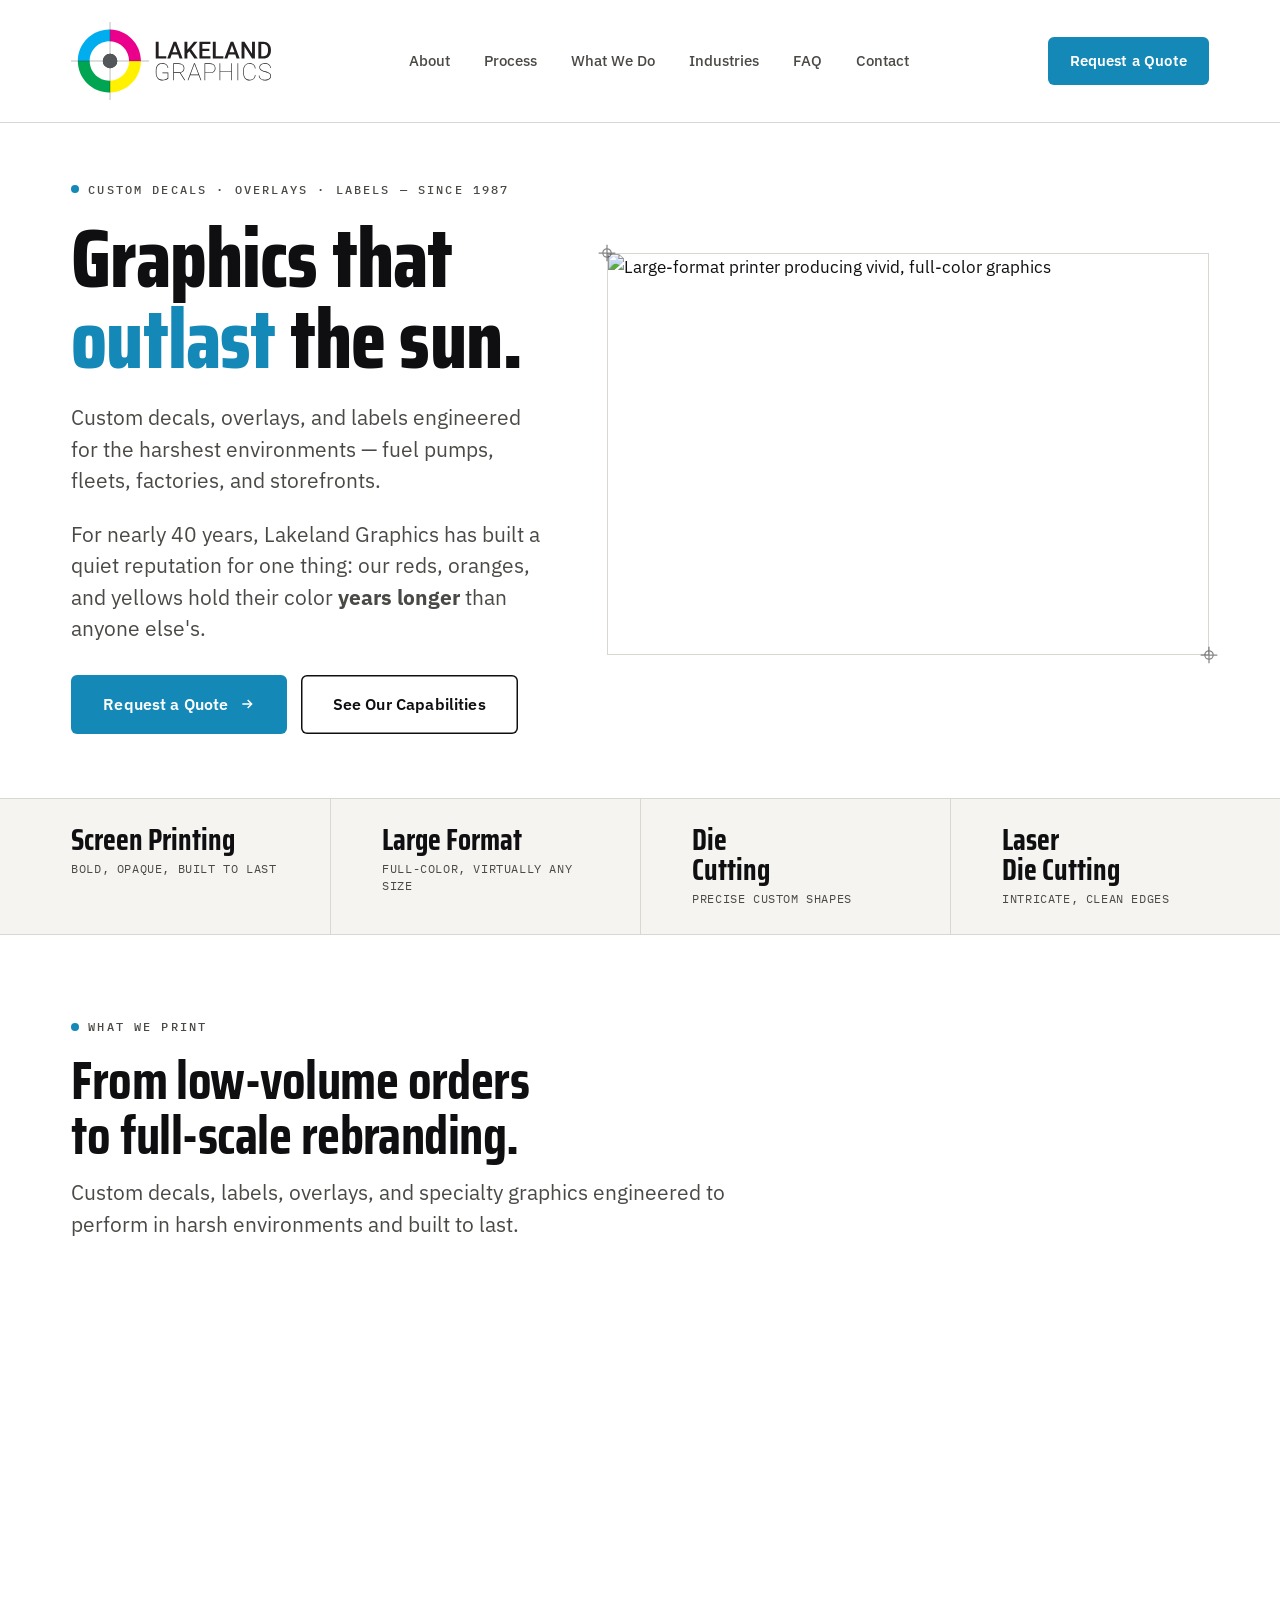
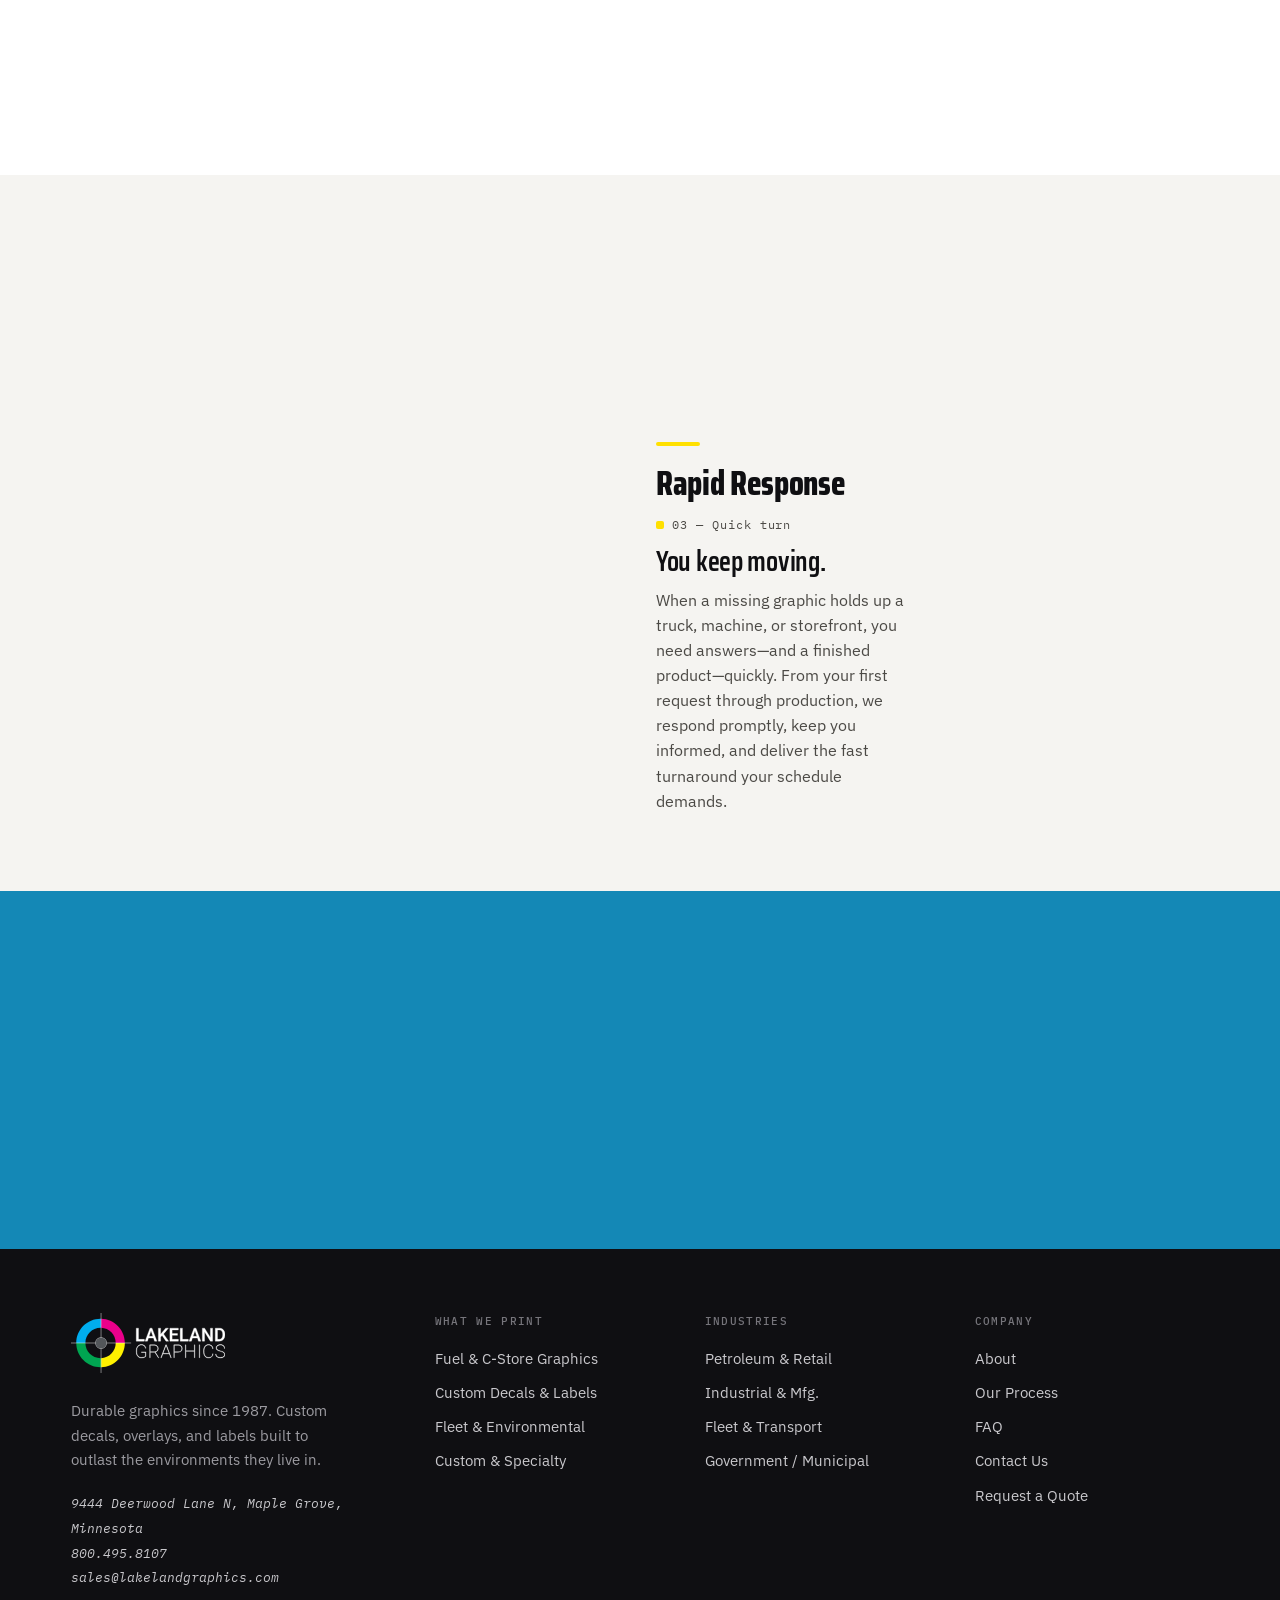
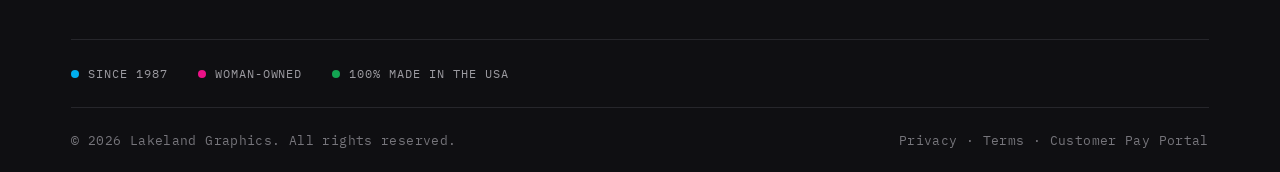
==== commit 6e8dd9d6: "feat(contact): add Contact Us page with department routing - contact.html + assets/contact.js: name," ====
--- a/index.html
+++ b/index.html
@@ -63,6 +63,7 @@
       <a href="#work">What We Do</a>
       <a href="industries.html">Industries</a>
       <a href="faq.html">FAQ</a>
+      <a href="contact.html">Contact</a>
     </nav>
 
     <div class="header__cta">
@@ -78,6 +79,7 @@
     <a href="#work">What We Do</a>
     <a href="industries.html">Industries</a>
     <a href="faq.html">FAQ</a>
+    <a href="contact.html">Contact</a>
     <a class="btn btn--primary btn--lg" href="quote.html">Request a Quote</a>
   </nav>
 </header>
@@ -292,6 +294,7 @@
           <a href="about.html">About</a>
           <a href="process.html">Our Process</a>
           <a href="faq.html">FAQ</a>
+          <a href="contact.html">Contact Us</a>
           <a href="quote.html">Request a Quote</a>
         </div>
       </div>
--- a/assets/styles.css
+++ b/assets/styles.css
@@ -465,6 +465,18 @@
 /* ============================================================
    RESPONSIVE
    ============================================================ */
+/* Six nav links + logo + CTA don't fit at 34px gaps on tablets: the flex row
+   squeezes the logo instead (down to ~50px wide at 769px) and the three pieces
+   butt up against each other. Tighter gaps + a guaranteed 16px between them
+   keep the logo about as large as it was with five links. */
+@media (max-width:1024px){
+  .header__bar{gap:16px;}
+  .nav{gap:24px;}
+}
+@media (max-width:900px){
+  .nav{gap:16px;}
+  .nav a{font-size:14px;}
+}
 @media (max-width:1024px){
   .hero__grid{grid-template-columns:1fr;}
   .hero__visual{order:-1;}
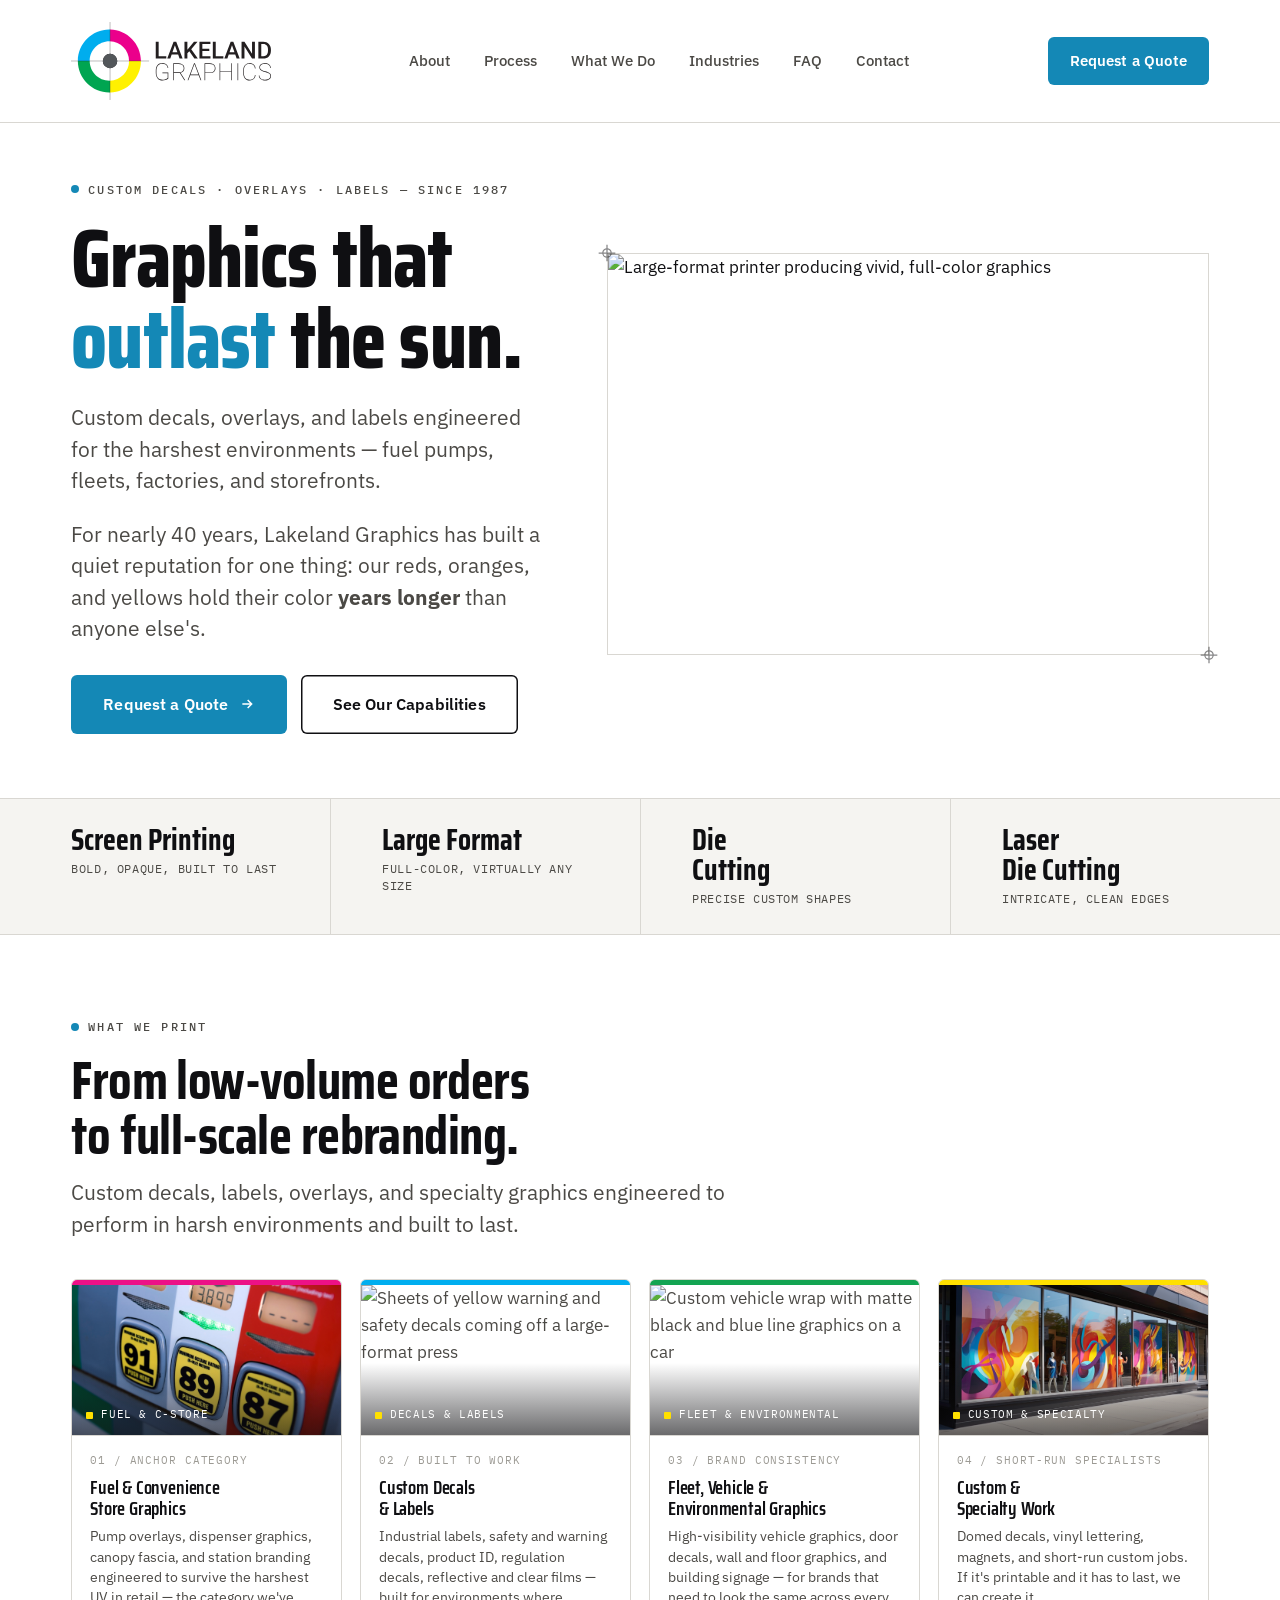
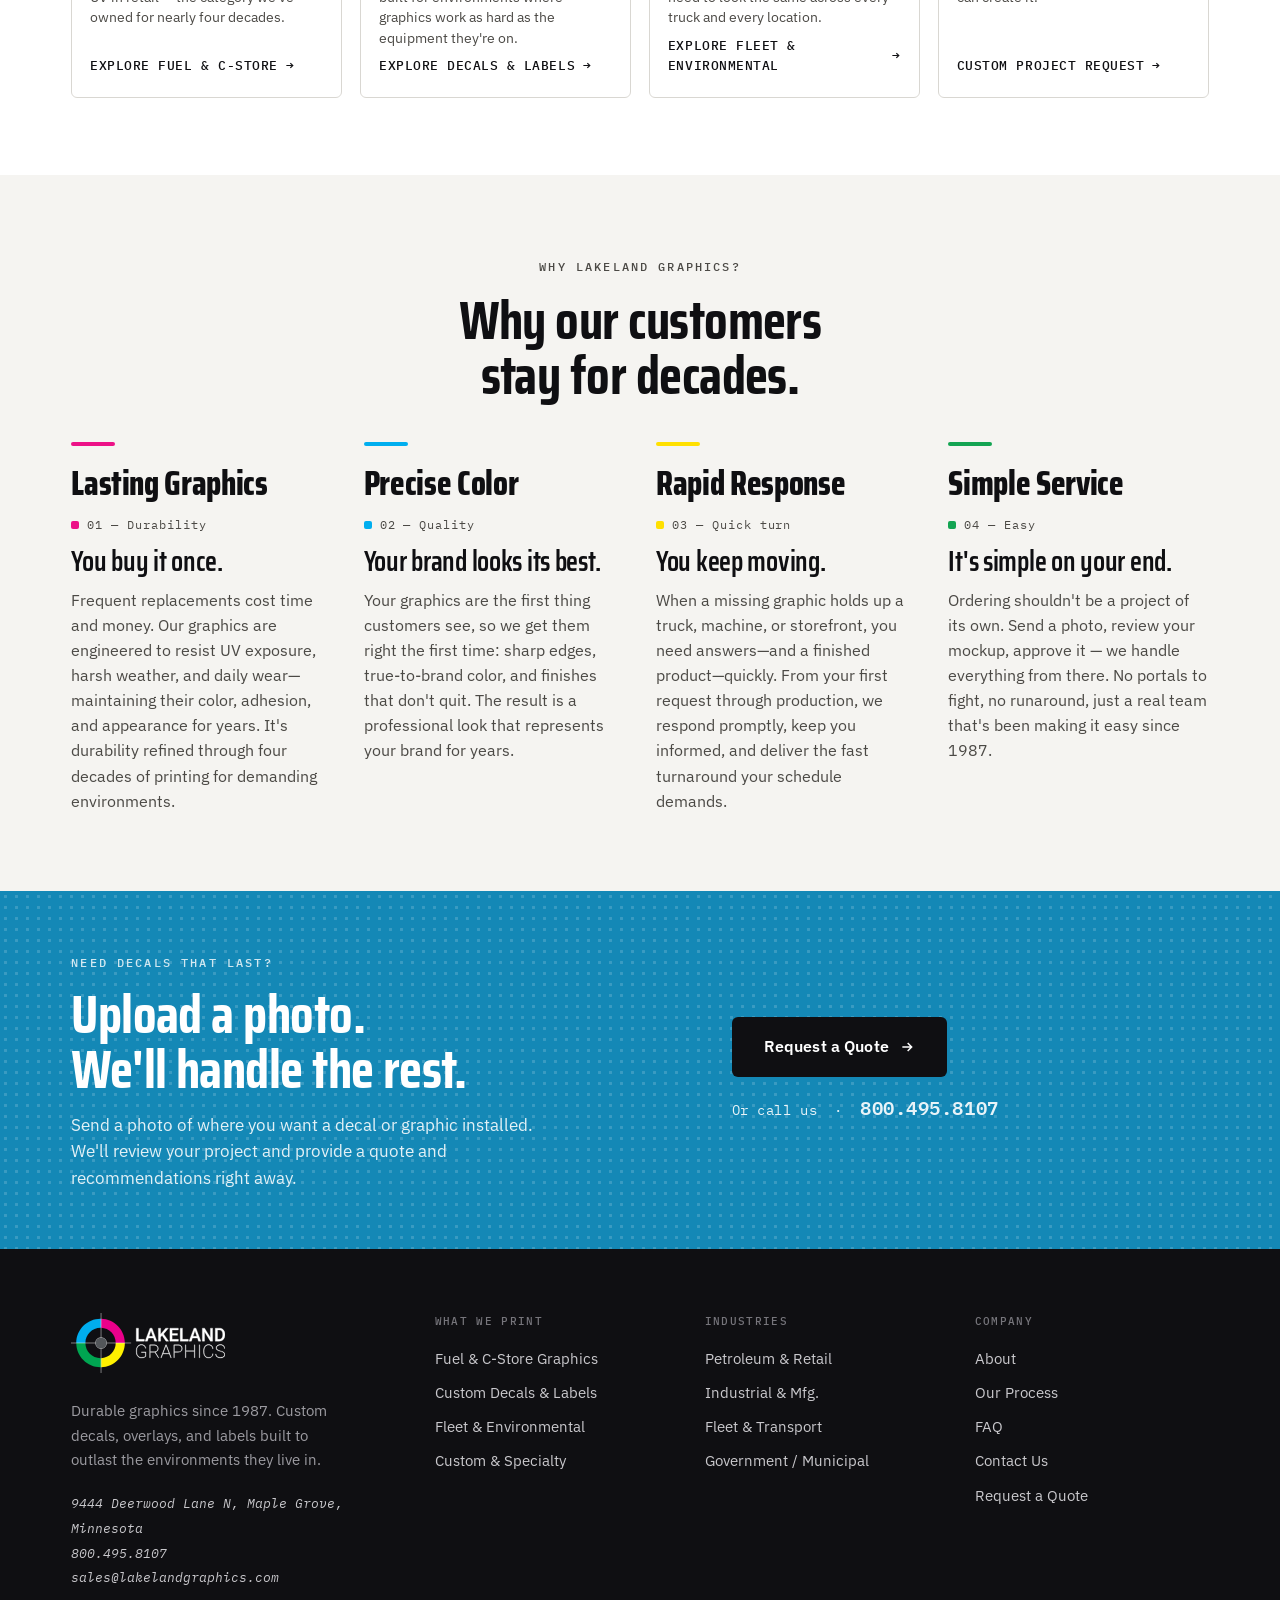
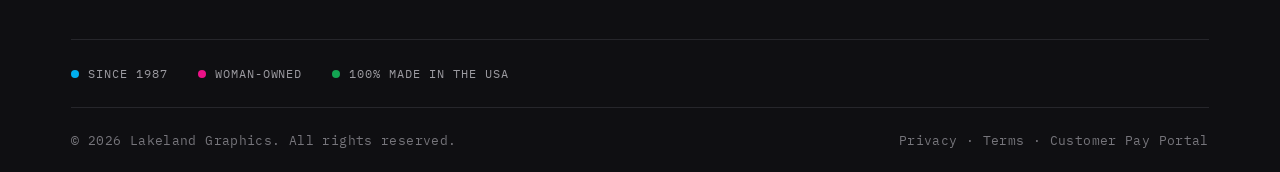
==== commit 15f8e5de: "feat(cms): make photo callout labels editable in CloudCannon Adds the editable class to the 14 label" ====
--- a/index.html
+++ b/index.html
@@ -141,7 +141,7 @@
         <span class="tile__bar" style="background:var(--lg-magenta)"></span>
         <div class="shot shot--ratio169 shot--photo">
           <img class="editable" src="assets/fuel-graphics.jpg" alt="Color-coded fuel dispenser graphics and octane decals on a gas pump" width="1400" height="931" decoding="async" loading="lazy">
-          <span class="shot__tag">Fuel &amp; c-store</span>
+          <span class="shot__tag editable">Fuel &amp; c-store</span>
         </div>
         <div class="tile__body">
           <span class="tile__num">01 / Anchor category</span>
@@ -155,7 +155,7 @@
         <span class="tile__bar" style="background:var(--lg-cyan)"></span>
         <div class="shot shot--ratio169 shot--photo">
           <img class="editable" src="assets/decals-labels.jpg" alt="Sheets of yellow warning and safety decals coming off a large-format press" width="1400" height="933" decoding="async" loading="lazy">
-          <span class="shot__tag">Decals &amp; labels</span>
+          <span class="shot__tag editable">Decals &amp; labels</span>
         </div>
         <div class="tile__body">
           <span class="tile__num">02 / Built to work</span>
@@ -169,7 +169,7 @@
         <span class="tile__bar" style="background:var(--lg-green)"></span>
         <div class="shot shot--ratio169 shot--photo">
           <img class="editable" src="assets/fleet-graphics.jpg" alt="Custom vehicle wrap with matte black and blue line graphics on a car" width="1400" height="933" decoding="async" loading="lazy">
-          <span class="shot__tag">Fleet &amp; environmental</span>
+          <span class="shot__tag editable">Fleet &amp; environmental</span>
         </div>
         <div class="tile__body">
           <span class="tile__num">03 / Brand consistency</span>
@@ -183,7 +183,7 @@
         <span class="tile__bar" style="background:var(--lg-yellow)"></span>
         <div class="shot shot--ratio169 shot--photo">
           <img class="editable" src="assets/window-graphics.jpg" alt="Full-color abstract window graphics across a storefront glass facade" width="1400" height="784" decoding="async" loading="lazy">
-          <span class="shot__tag">Custom &amp; specialty</span>
+          <span class="shot__tag editable">Custom &amp; specialty</span>
         </div>
         <div class="tile__body">
           <span class="tile__num">04 / Short-run specialists</span>
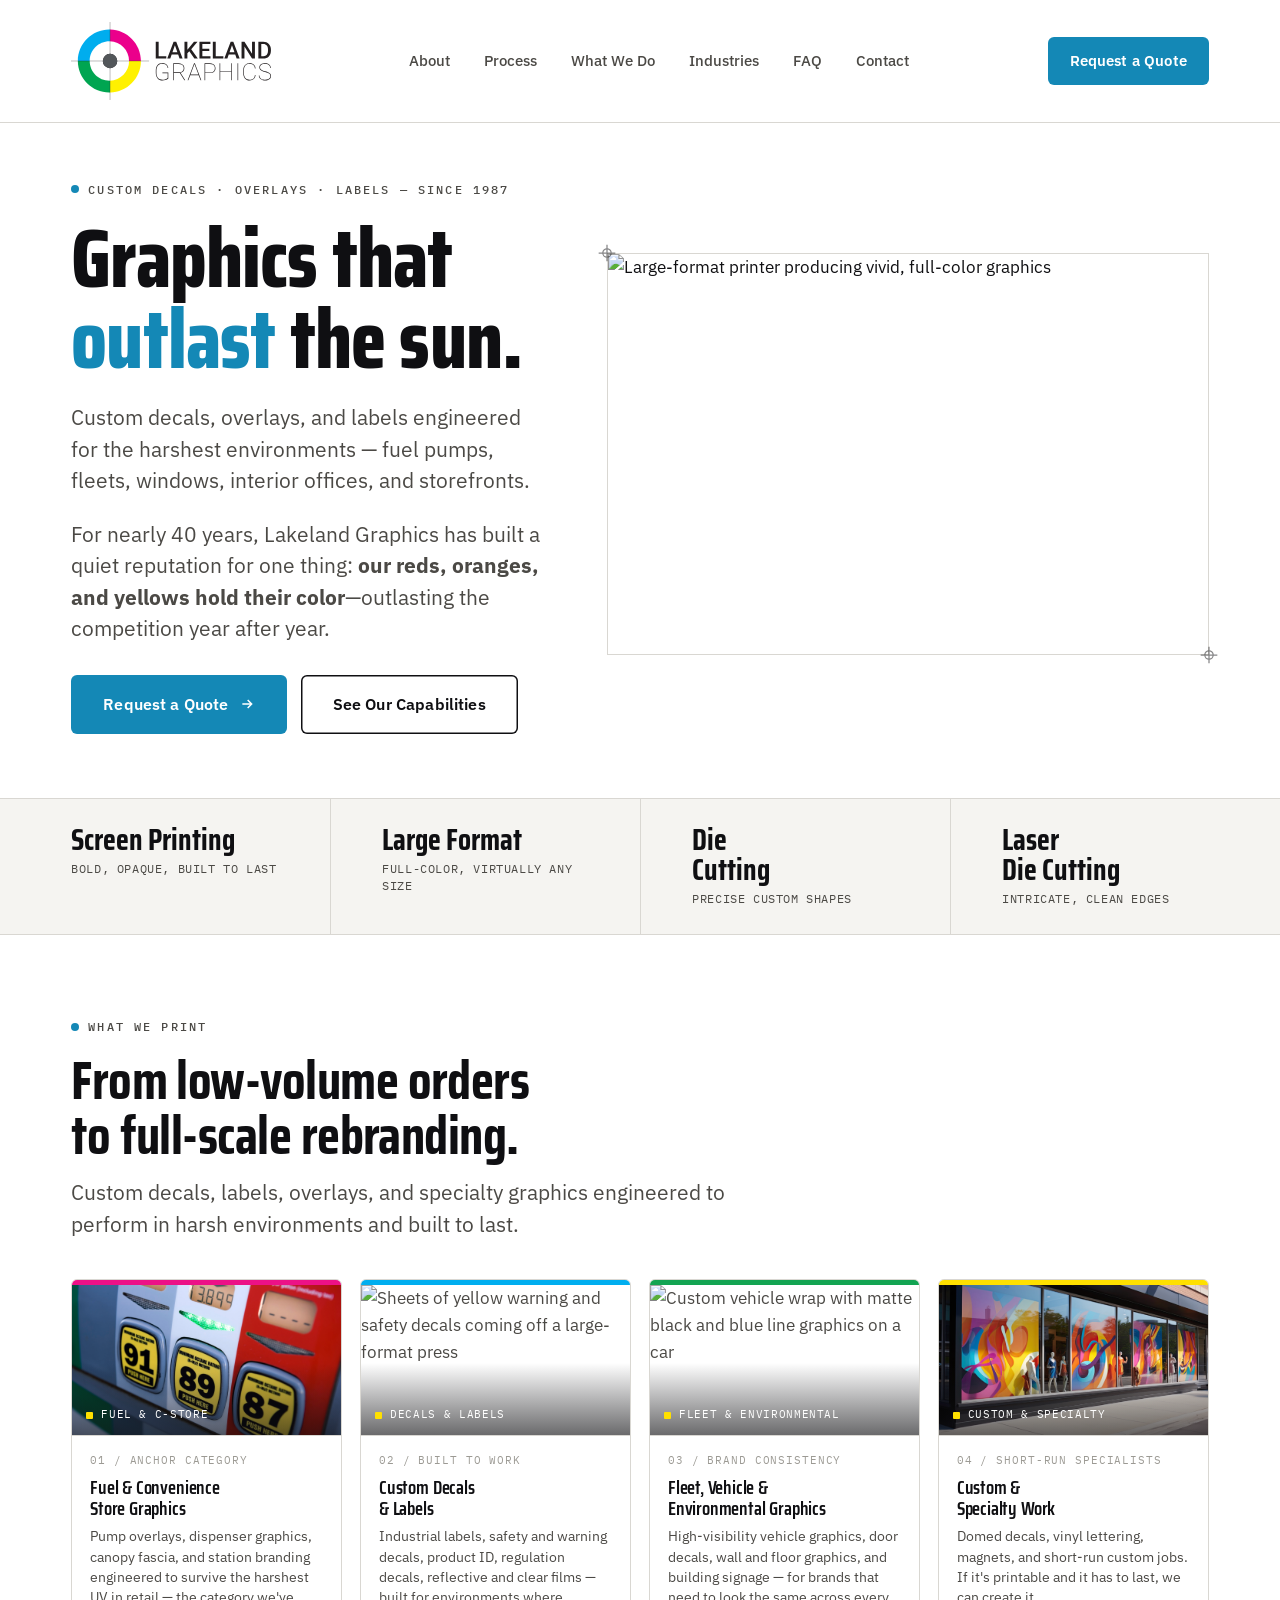
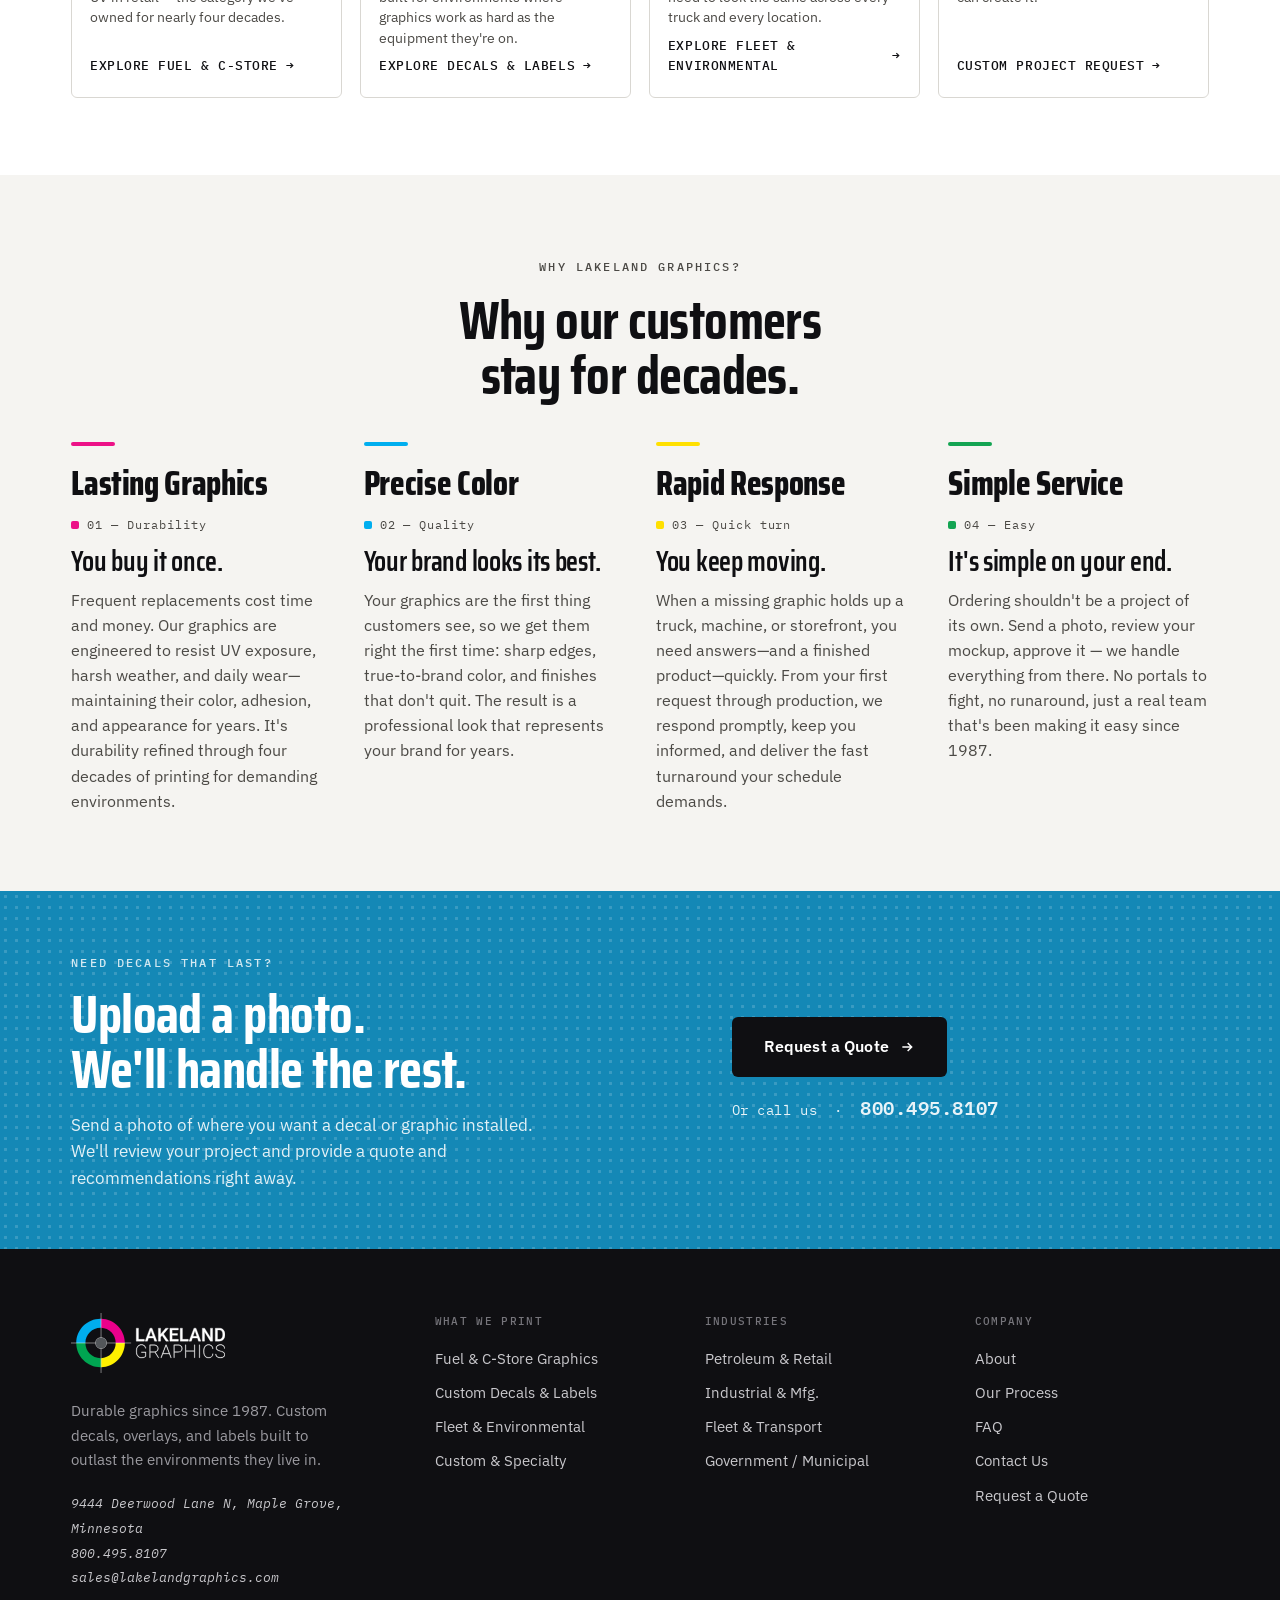
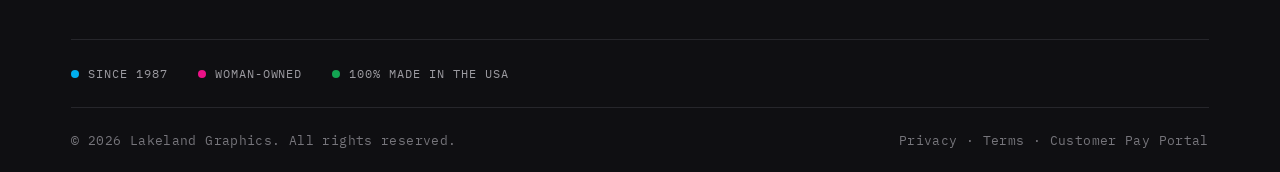
==== commit 3c6df8ce: "Updated 1 file via CloudCannon." ====
--- a/index.html
+++ b/index.html
@@ -1,23 +1,23 @@
 <!DOCTYPE html>
 <html lang="en">
 <head>
-<meta charset="UTF-8">
-<meta name="viewport" content="width=device-width, initial-scale=1.0">
+<meta charset="UTF-8" />
+<meta name="viewport" content="width=device-width, initial-scale=1.0" />
 <title>Lakeland Graphics — Graphics that outlast the sun</title>
-<link rel="icon" type="image/svg+xml" href="assets/favicon.svg">
-<link rel="stylesheet" href="assets/styles.css">
-<meta name="description" content="Custom decals, overlays, and labels engineered to outlast the sun — for fuel pumps, fleets, and factory floors. Woman-owned, made in Minnesota since 1987.">
-<link rel="canonical" href="https://lakelandgraphics.com/">
-<meta property="og:type" content="website">
-<meta property="og:site_name" content="Lakeland Graphics">
-<meta property="og:title" content="Lakeland Graphics — Graphics that outlast the sun">
-<meta property="og:description" content="Custom decals, overlays, and labels engineered to outlast the sun — for fuel pumps, fleets, and factory floors. Woman-owned, made in Minnesota since 1987.">
-<meta property="og:url" content="https://lakelandgraphics.com/">
-<meta property="og:image" content="https://lakelandgraphics.com/assets/hero-print.jpg">
-<meta name="twitter:card" content="summary_large_image">
-<meta name="twitter:title" content="Lakeland Graphics — Graphics that outlast the sun">
-<meta name="twitter:description" content="Custom decals, overlays, and labels engineered to outlast the sun — for fuel pumps, fleets, and factory floors. Woman-owned, made in Minnesota since 1987.">
-<meta name="twitter:image" content="https://lakelandgraphics.com/assets/hero-print.jpg">
+<link rel="icon" type="image/svg+xml" href="assets/favicon.svg" />
+<link rel="stylesheet" href="assets/styles.css" />
+<meta name="description" content="Custom decals, overlays, and labels engineered to outlast the sun — for fuel pumps, fleets, and factory floors. Woman-owned, made in Minnesota since 1987." />
+<link rel="canonical" href="https://lakelandgraphics.com/" />
+<meta property="og:type" content="website" />
+<meta property="og:site_name" content="Lakeland Graphics" />
+<meta property="og:title" content="Lakeland Graphics — Graphics that outlast the sun" />
+<meta property="og:description" content="Custom decals, overlays, and labels engineered to outlast the sun — for fuel pumps, fleets, and factory floors. Woman-owned, made in Minnesota since 1987." />
+<meta property="og:url" content="https://lakelandgraphics.com/" />
+<meta property="og:image" content="https://lakelandgraphics.com/assets/hero-print.jpg" />
+<meta name="twitter:card" content="summary_large_image" />
+<meta name="twitter:title" content="Lakeland Graphics — Graphics that outlast the sun" />
+<meta name="twitter:description" content="Custom decals, overlays, and labels engineered to outlast the sun — for fuel pumps, fleets, and factory floors. Woman-owned, made in Minnesota since 1987." />
+<meta name="twitter:image" content="https://lakelandgraphics.com/assets/hero-print.jpg" />
 <script>(function(){var d=document.documentElement;d.className+=' js';var a='cyan';try{var s=localStorage.getItem('lg-accent2');if(s==='cyan'||s==='magenta'||s==='green')a=s;}catch(e){}if(a!=='magenta')d.setAttribute('data-accent',a);})();</script>
 
 <script type="application/ld+json">
@@ -55,7 +55,7 @@
 <!-- ============ HEADER ============ -->
 <header class="header">
   <div class="wrap header__bar">
-    <a class="logo logo--sm" href="index.html" aria-label="Lakeland Graphics home"><img class="logo__img" src="assets/logo.svg" alt="Lakeland Graphics" width="1354" height="529" decoding="async"></a>
+    <a class="logo logo--sm" href="index.html" aria-label="Lakeland Graphics home"><img class="logo__img" src="assets/logo.svg" alt="Lakeland Graphics" width="1354" height="529" decoding="async" /></a>
 
     <nav class="nav">
       <a href="about.html">About</a>
@@ -69,7 +69,7 @@
     <div class="header__cta">
       <a class="btn btn--primary" href="quote.html">Request a Quote</a>
       <button class="menu-btn" id="menuBtn" aria-label="Open menu">
-        <svg viewBox="0 0 24 24" fill="none" stroke="currentColor" stroke-width="2"><path d="M3 6h18M3 12h18M3 18h18"/></svg>
+        <svg viewbox="0 0 24 24" fill="none" stroke="currentColor" stroke-width="2"><path d="M3 6h18M3 12h18M3 18h18" /></svg>
       </button>
     </div>
   </div>
@@ -92,11 +92,15 @@
     <div class="hero__copy">
       <p class="eyebrow reveal editable">Custom decals · overlays · labels — since 1987</p>
       <h1 class="h1 reveal d1 editable">Graphics that <strong>outlast</strong> the sun.</h1>
-      <p class="lead reveal d2 editable">Custom decals, overlays, and labels engineered for the harshest environments — fuel pumps, fleets, factories, and storefronts.</p>
-      <p class="lead reveal d2 editable">For nearly 40 years, Lakeland Graphics has built a quiet reputation for one thing: our reds, oranges, and yellows hold their color <b>years longer</b> than anyone else's.</p>
+      <p class="lead reveal d2 editable">
+        Custom decals, overlays, and labels engineered for the harshest environments — fuel pumps, fleets, windows, interior offices, and storefronts.
+      </p>
+      <p class="lead reveal d2 editable">
+        For nearly 40 years, Lakeland Graphics has built a quiet reputation for one thing: <strong>our reds, oranges, and yellows hold their color</strong>—outlasting the competition year after year.
+      </p>
       <div class="hero__cta reveal d3">
         <a class="btn btn--primary btn--lg" href="quote.html">Request a Quote
-          <svg viewBox="0 0 24 24" fill="none" stroke="currentColor" stroke-width="2.2"><path d="M5 12h14M13 6l6 6-6 6"/></svg>
+          <svg viewbox="0 0 24 24" fill="none" stroke="currentColor" stroke-width="2.2"><path d="M5 12h14M13 6l6 6-6 6" /></svg>
         </a>
         <a class="btn btn--ghost btn--lg" href="#work">See Our Capabilities</a>
       </div>
@@ -104,10 +108,10 @@
 
     <div class="hero__visual reveal d2">
       <div class="regframe" style="height:100%">
-        <span class="reg tl"><svg viewBox="0 0 24 24" fill="none" stroke="currentColor" stroke-width="1.5"><path d="M12 2v20M2 12h20"/><circle cx="12" cy="12" r="5"/></svg></span>
-        <span class="reg br"><svg viewBox="0 0 24 24" fill="none" stroke="currentColor" stroke-width="1.5"><path d="M12 2v20M2 12h20"/><circle cx="12" cy="12" r="5"/></svg></span>
+        <span class="reg tl"><svg viewbox="0 0 24 24" fill="none" stroke="currentColor" stroke-width="1.5"><path d="M12 2v20M2 12h20" /><circle cx="12" cy="12" r="5" /></svg></span>
+        <span class="reg br"><svg viewbox="0 0 24 24" fill="none" stroke="currentColor" stroke-width="1.5"><path d="M12 2v20M2 12h20" /><circle cx="12" cy="12" r="5" /></svg></span>
         <div class="hero__photo" style="height:100%">
-          <img class="editable" src="assets/hero-print.jpg" alt="Large-format printer producing vivid, full-color graphics" width="1400" height="933" decoding="async" fetchpriority="high">
+          <img class="editable" src="assets/hero-print.jpg" alt="Large-format printer producing vivid, full-color graphics" width="1400" height="933" decoding="async" fetchpriority="high" />
         </div>
       </div>
     </div>
@@ -120,8 +124,8 @@
     <div class="proof__inner">
       <div class="proof__item"><span class="proof__k">Screen Printing</span><span class="proof__v">Bold, opaque, built to last</span></div>
       <div class="proof__item"><span class="proof__k">Large Format</span><span class="proof__v">Full-color, virtually any size</span></div>
-      <div class="proof__item"><span class="proof__k">Die<br>Cutting</span><span class="proof__v">Precise custom shapes</span></div>
-      <div class="proof__item"><span class="proof__k">Laser<br>Die Cutting</span><span class="proof__v">Intricate, clean edges</span></div>
+      <div class="proof__item"><span class="proof__k">Die<br />Cutting</span><span class="proof__v">Precise custom shapes</span></div>
+      <div class="proof__item"><span class="proof__k">Laser<br />Die Cutting</span><span class="proof__v">Intricate, clean edges</span></div>
     </div>
   </div>
 </section>
@@ -131,7 +135,7 @@
   <div class="wrap">
     <div class="shead reveal">
       <p class="eyebrow editable">What we print</p>
-      <h2 class="h2 editable">From low-volume orders<br>to full-scale rebranding.</h2>
+      <h2 class="h2 editable">From low-volume orders<br />to full-scale rebranding.</h2>
       <p class="lead editable">Custom decals, labels, overlays, and specialty graphics engineered to perform in harsh environments and built to last.</p>
     </div>
 
@@ -140,12 +144,12 @@
       <a class="tile reveal" href="fuel.html">
         <span class="tile__bar" style="background:var(--lg-magenta)"></span>
         <div class="shot shot--ratio169 shot--photo">
-          <img class="editable" src="assets/fuel-graphics.jpg" alt="Color-coded fuel dispenser graphics and octane decals on a gas pump" width="1400" height="931" decoding="async" loading="lazy">
+          <img class="editable" src="assets/fuel-graphics.jpg" alt="Color-coded fuel dispenser graphics and octane decals on a gas pump" width="1400" height="931" decoding="async" loading="lazy" />
           <span class="shot__tag editable">Fuel &amp; c-store</span>
         </div>
         <div class="tile__body">
           <span class="tile__num">01 / Anchor category</span>
-          <h3 class="h3 editable">Fuel &amp; Convenience<br>Store Graphics</h3>
+          <h3 class="h3 editable">Fuel &amp; Convenience<br />Store Graphics</h3>
           <p class="body editable">Pump overlays, dispenser graphics, canopy fascia, and station branding engineered to survive the harshest UV in retail — the category we've owned for nearly four decades.</p>
           <span class="arrowlink">Explore fuel &amp; c-store <span class="arw">→</span></span>
         </div>
@@ -154,12 +158,12 @@
       <a class="tile reveal d1" href="decals.html">
         <span class="tile__bar" style="background:var(--lg-cyan)"></span>
         <div class="shot shot--ratio169 shot--photo">
-          <img class="editable" src="assets/decals-labels.jpg" alt="Sheets of yellow warning and safety decals coming off a large-format press" width="1400" height="933" decoding="async" loading="lazy">
+          <img class="editable" src="assets/decals-labels.jpg" alt="Sheets of yellow warning and safety decals coming off a large-format press" width="1400" height="933" decoding="async" loading="lazy" />
           <span class="shot__tag editable">Decals &amp; labels</span>
         </div>
         <div class="tile__body">
           <span class="tile__num">02 / Built to work</span>
-          <h3 class="h3 editable">Custom Decals<br>&amp; Labels</h3>
+          <h3 class="h3 editable">Custom Decals<br />&amp; Labels</h3>
           <p class="body editable">Industrial labels, safety and warning decals, product ID, regulation decals, reflective and clear films — built for environments where graphics work as hard as the equipment they're on.</p>
           <span class="arrowlink">Explore decals &amp; labels <span class="arw">→</span></span>
         </div>
@@ -168,12 +172,12 @@
       <a class="tile reveal d2" href="fleet.html">
         <span class="tile__bar" style="background:var(--lg-green)"></span>
         <div class="shot shot--ratio169 shot--photo">
-          <img class="editable" src="assets/fleet-graphics.jpg" alt="Custom vehicle wrap with matte black and blue line graphics on a car" width="1400" height="933" decoding="async" loading="lazy">
+          <img class="editable" src="assets/fleet-graphics.jpg" alt="Custom vehicle wrap with matte black and blue line graphics on a car" width="1400" height="933" decoding="async" loading="lazy" />
           <span class="shot__tag editable">Fleet &amp; environmental</span>
         </div>
         <div class="tile__body">
           <span class="tile__num">03 / Brand consistency</span>
-          <h3 class="h3 editable">Fleet, Vehicle &amp;<br>Environmental Graphics</h3>
+          <h3 class="h3 editable">Fleet, Vehicle &amp;<br />Environmental Graphics</h3>
           <p class="body editable">High-visibility vehicle graphics, door decals, wall and floor graphics, and building signage — for brands that need to look the same across every truck and every location.</p>
           <span class="arrowlink">Explore fleet &amp; environmental <span class="arw">→</span></span>
         </div>
@@ -182,12 +186,12 @@
       <a class="tile reveal d3" href="specialty.html">
         <span class="tile__bar" style="background:var(--lg-yellow)"></span>
         <div class="shot shot--ratio169 shot--photo">
-          <img class="editable" src="assets/window-graphics.jpg" alt="Full-color abstract window graphics across a storefront glass facade" width="1400" height="784" decoding="async" loading="lazy">
+          <img class="editable" src="assets/window-graphics.jpg" alt="Full-color abstract window graphics across a storefront glass facade" width="1400" height="784" decoding="async" loading="lazy" />
           <span class="shot__tag editable">Custom &amp; specialty</span>
         </div>
         <div class="tile__body">
           <span class="tile__num">04 / Short-run specialists</span>
-          <h3 class="h3 editable">Custom &amp;<br>Specialty Work</h3>
+          <h3 class="h3 editable">Custom &amp;<br />Specialty Work</h3>
           <p class="body editable">Domed decals, vinyl lettering, magnets, and short-run custom jobs. If it's printable and it has to last, we can create it.</p>
           <span class="arrowlink">Custom Project Request <span class="arw">→</span></span>
         </div>
@@ -201,7 +205,7 @@
   <div class="wrap">
     <div class="shead center reveal">
       <p class="eyebrow eyebrow--plain editable" style="justify-content:center">Why Lakeland Graphics?</p>
-      <h2 class="h2 editable">Why our customers<br>stay for decades.</h2>
+      <h2 class="h2 editable">Why our customers<br />stay for decades.</h2>
     </div>
 
     <div class="pillars">
@@ -248,7 +252,7 @@
     </div>
     <div class="ctaband__act reveal d1">
       <a class="btn btn--primary btn--lg" href="quote.html">Request a Quote
-        <svg viewBox="0 0 24 24" fill="none" stroke="currentColor" stroke-width="2.2"><path d="M5 12h14M13 6l6 6-6 6"/></svg>
+        <svg viewbox="0 0 24 24" fill="none" stroke="currentColor" stroke-width="2.2"><path d="M5 12h14M13 6l6 6-6 6" /></svg>
       </a>
       <span class="ctaband__phone">Or call us &nbsp;·&nbsp; <b>800.495.8107</b></span>
     </div>
@@ -262,11 +266,11 @@
   <div class="wrap">
     <div class="footer__top">
       <div class="footer__brand">
-        <a class="logo" href="index.html" aria-label="Lakeland Graphics home"><img class="logo__img" src="assets/logo-white.svg" alt="Lakeland Graphics" width="1354" height="529" decoding="async" loading="lazy"></a>
+        <a class="logo" href="index.html" aria-label="Lakeland Graphics home"><img class="logo__img" src="assets/logo-white.svg" alt="Lakeland Graphics" width="1354" height="529" decoding="async" loading="lazy" /></a>
         <p class="body">Durable graphics since 1987. Custom decals, overlays, and labels built to outlast the environments they live in.</p>
         <address class="footer__contact">
-          9444 Deerwood Lane N, Maple Grove, Minnesota<br>
-          <a href="tel:8004958107">800.495.8107</a><br>
+          9444 Deerwood Lane N, Maple Grove, Minnesota<br />
+          <a href="tel:8004958107">800.495.8107</a><br />
           <a href="mailto:sales@lakelandgraphics.com">sales@lakelandgraphics.com</a>
         </address>
       </div>
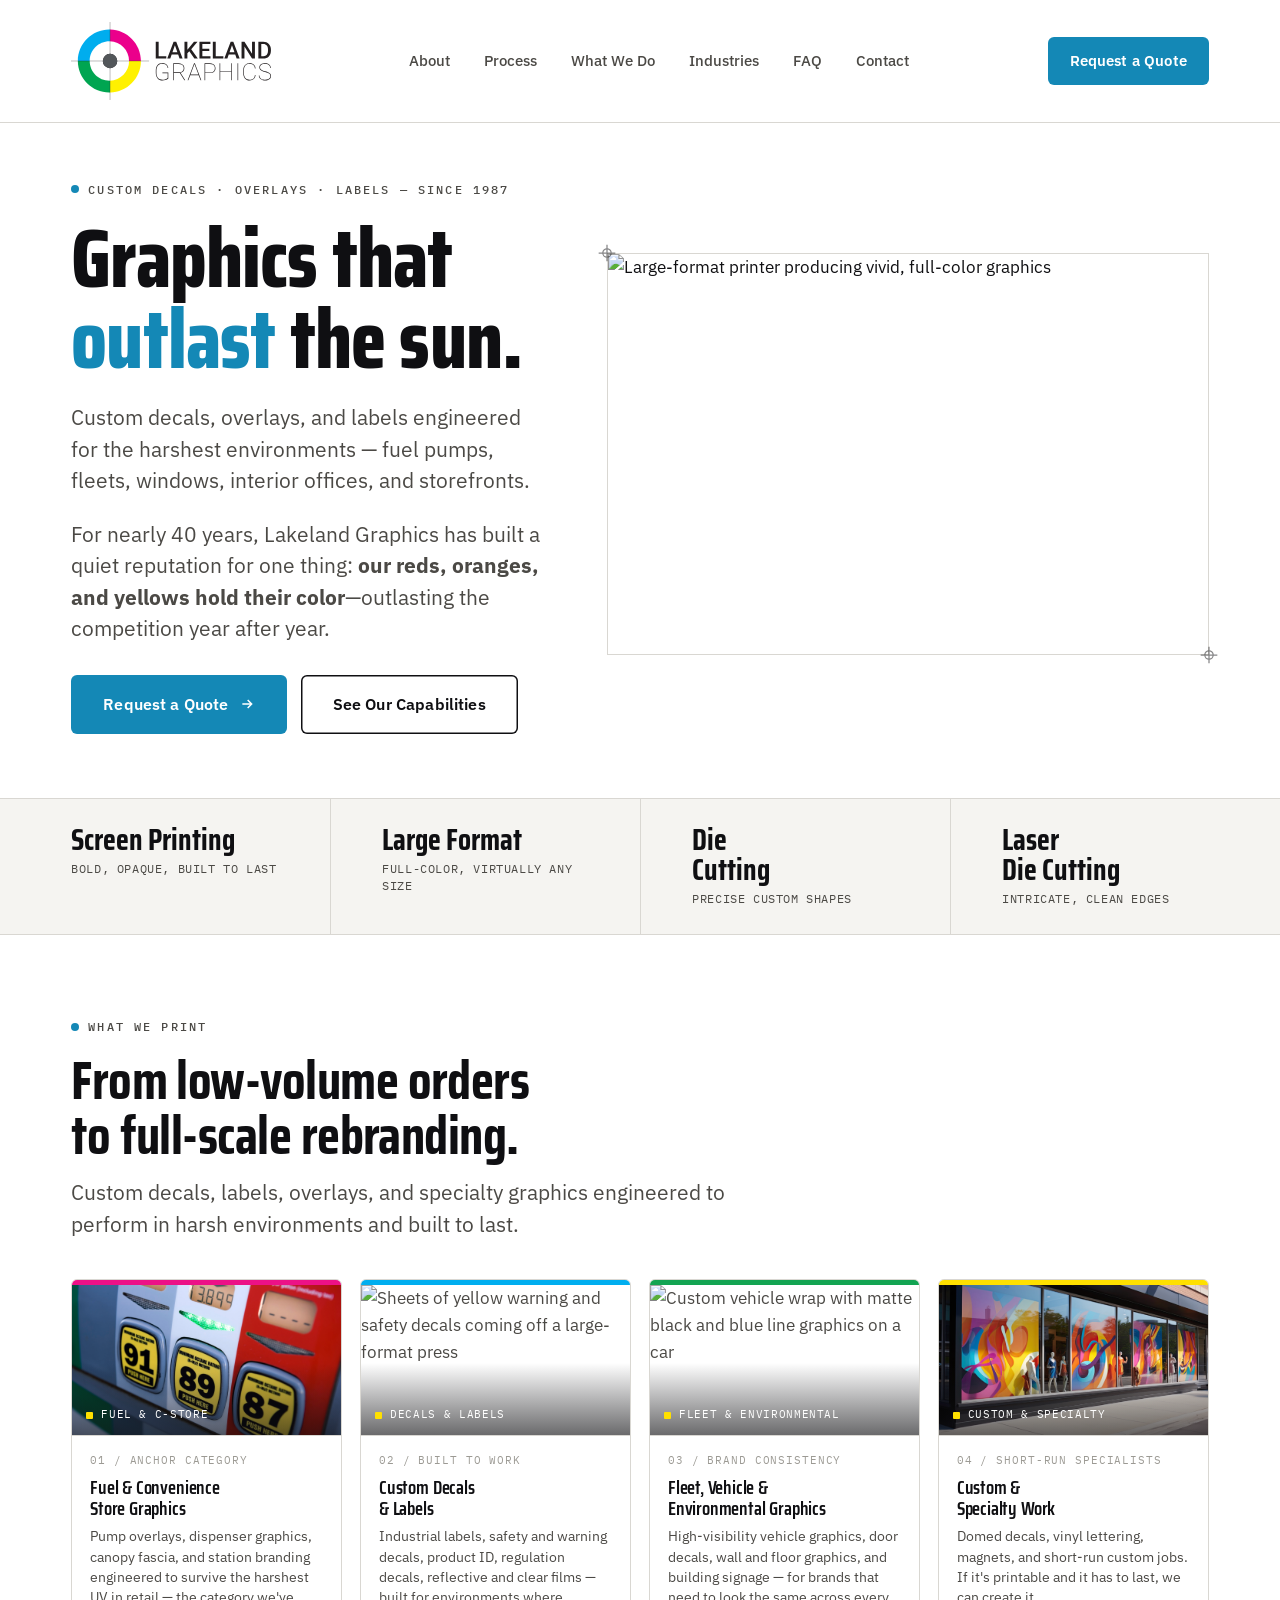
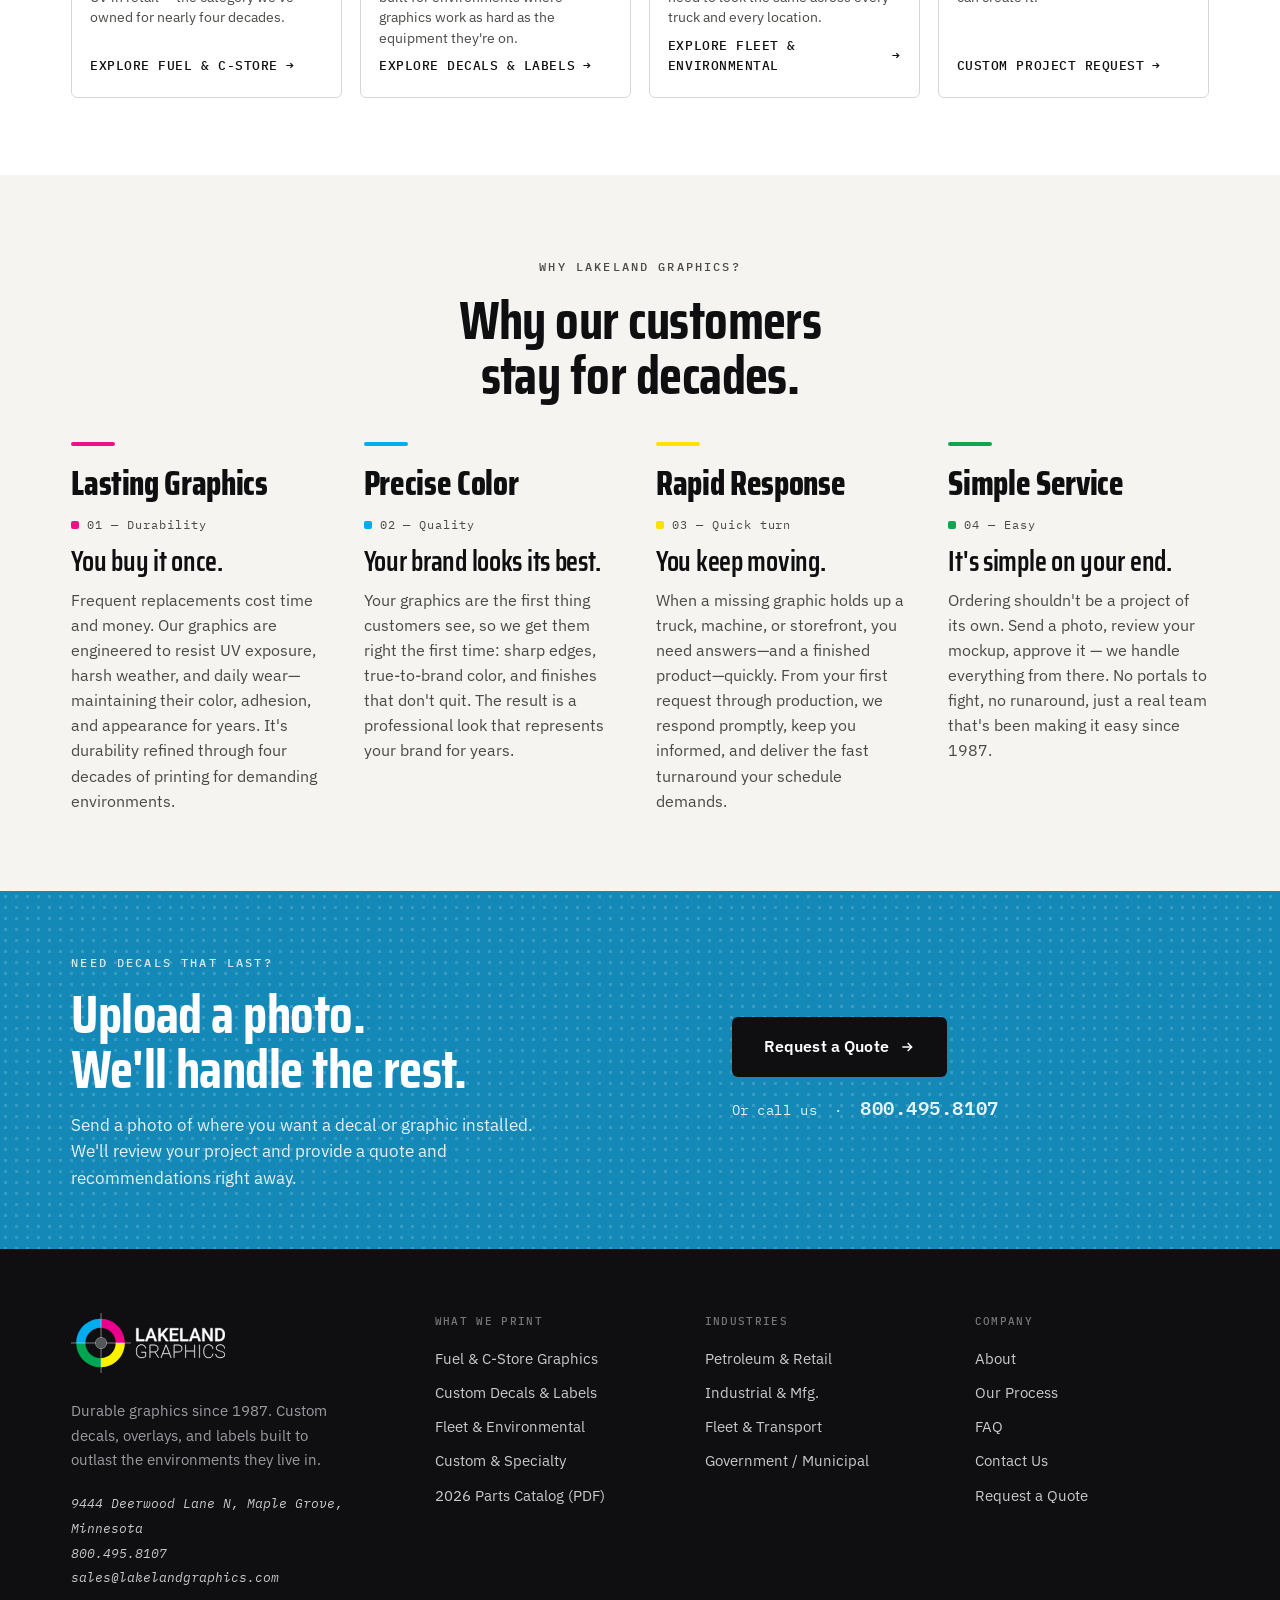
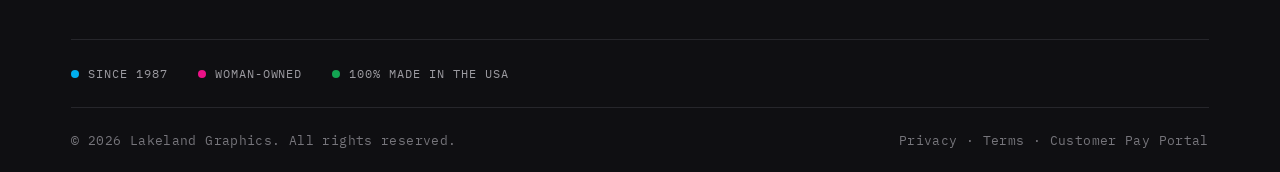
==== commit 07a7222c: "feat(footer): add the 2026 parts catalog as a download on every page Adds assets/lakeland-graphics-2" ====
--- a/index.html
+++ b/index.html
@@ -281,6 +281,7 @@
           <a href="decals.html">Custom Decals &amp; Labels</a>
           <a href="fleet.html">Fleet &amp; Environmental</a>
           <a href="specialty.html">Custom &amp; Specialty</a>
+          <a href="assets/lakeland-graphics-2026-catalog.pdf">2026 Parts Catalog (PDF)</a>
         </div>
       </div>
       <div>
